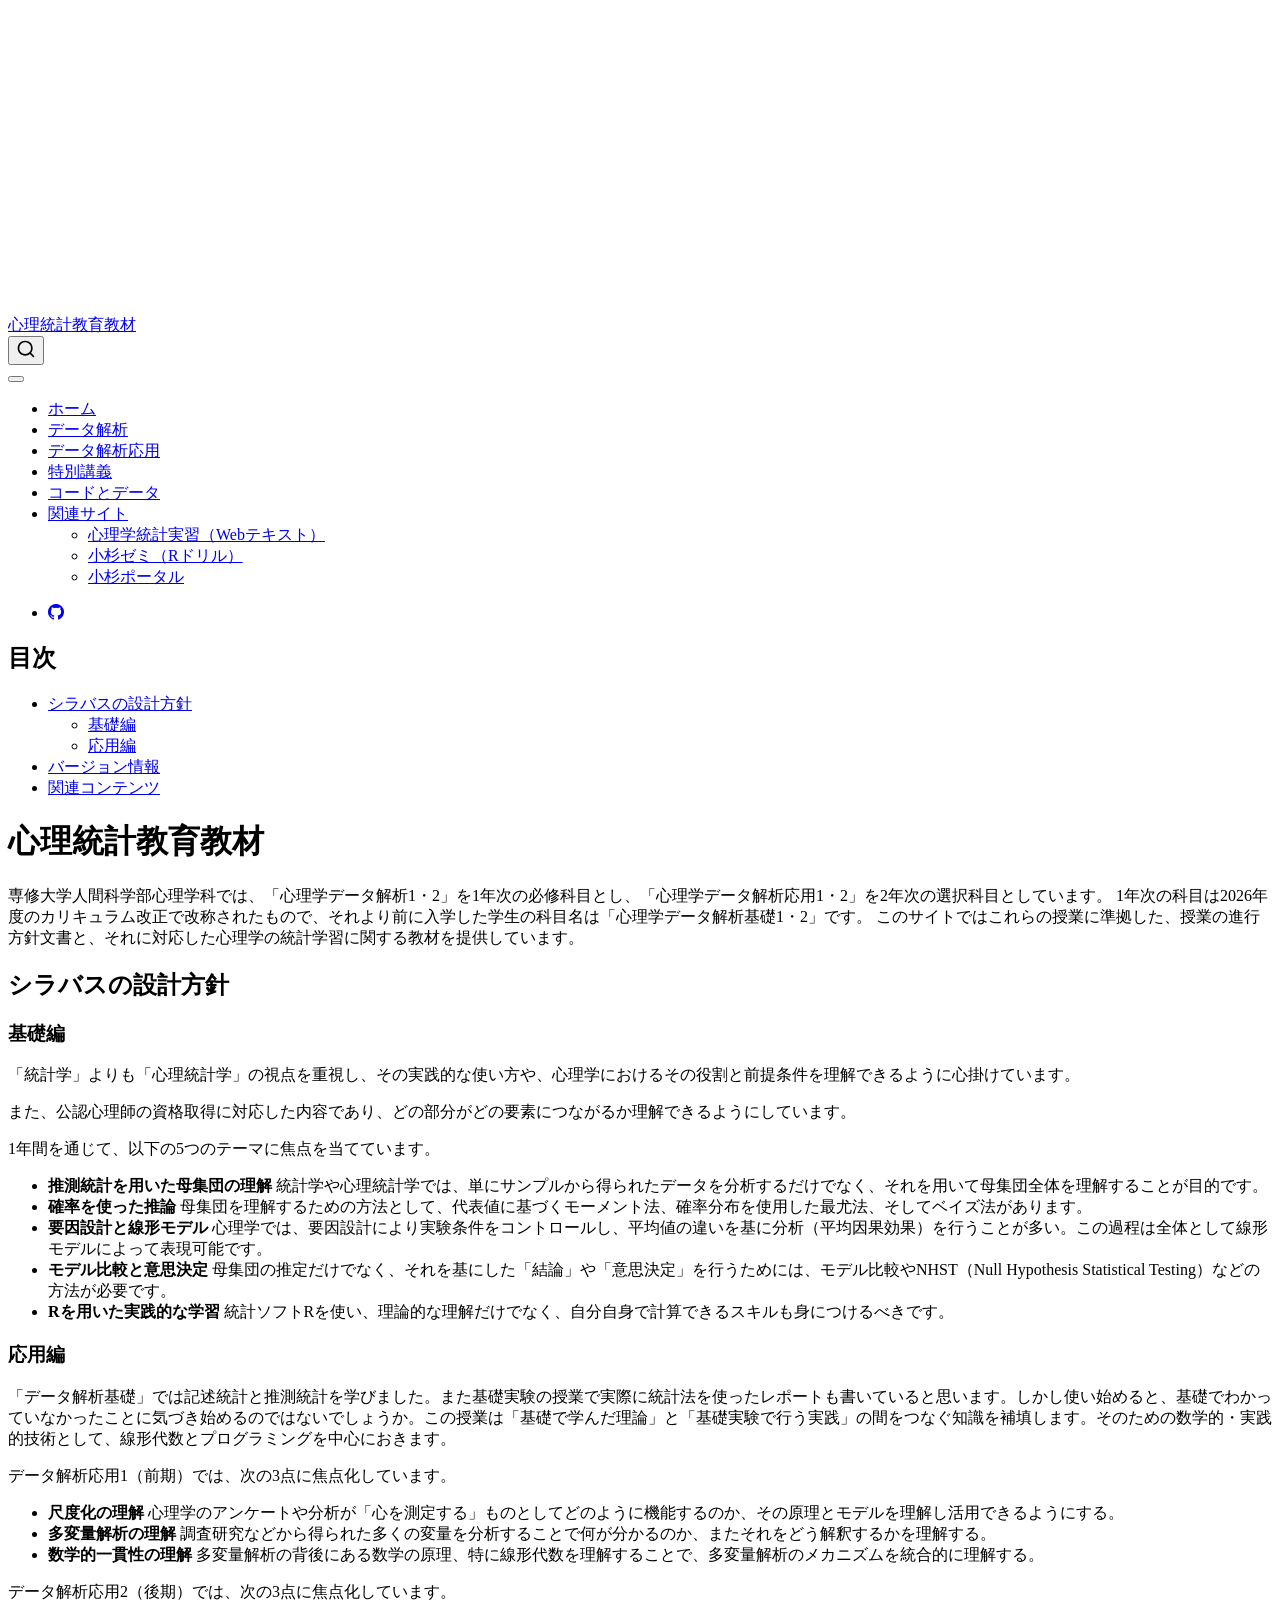
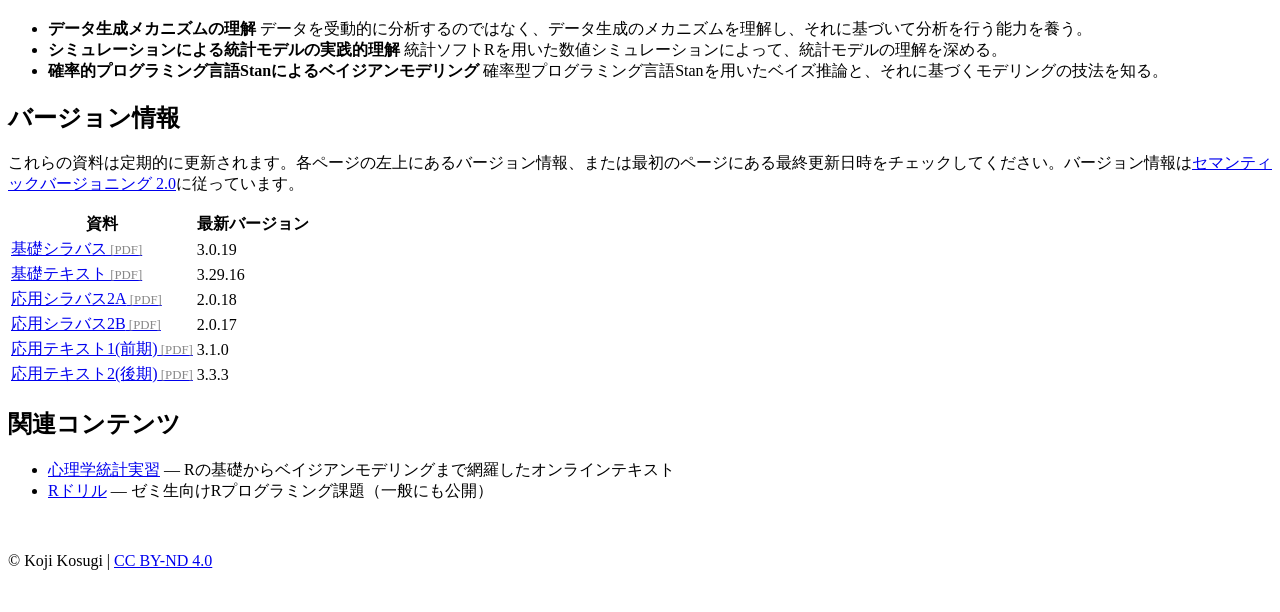
==== docs/index.html @ c7f3fc4f "応用テキスト3.3.3・第6回コードのリカバリを rep(1:Lv, times = N) に(テキストと一致) Co-Authored-By: Claude Opus 5.5 <noreply@an" ====
<!DOCTYPE html>
<html xmlns="http://www.w3.org/1999/xhtml" lang="ja" xml:lang="ja"><head>

<meta charset="utf-8">
<meta name="generator" content="quarto-1.10.19">

<meta name="viewport" content="width=device-width, initial-scale=1.0, user-scalable=yes">


<title>心理統計教育教材</title>
<style>
/* Default styles provided by pandoc.
** See https://pandoc.org/MANUAL.html#variables-for-html for config info.
*/
span.smallcaps{font-variant: small-caps;}
div.columns{display: flex; gap: 1.5em;}
div.column{flex: auto;}
@media screen {
div.columns{gap: min(4vw, 1.5em);}
div.column{overflow-x: auto;}
}
div.hanging-indent{margin-left: 1.5em; text-indent: -1.5em;}
ul.task-list{list-style: none;}
ul.task-list li input[type="checkbox"] {
  width: 0.8em;
  margin: 0 0.8em 0.2em -1em; /* quarto-specific, see https://github.com/quarto-dev/quarto-cli/issues/4556 */ 
  vertical-align: middle;
}
</style>


<script src="site_libs/quarto-nav/quarto-nav.js"></script>
<script src="site_libs/quarto-nav/headroom.min.js"></script>
<script src="site_libs/clipboard/clipboard.min.js"></script>
<script src="site_libs/quarto-search/autocomplete.umd.js"></script>
<script src="site_libs/quarto-search/fuse.min.js"></script>
<script src="site_libs/quarto-search/quarto-search.js"></script>
<meta name="quarto:offset" content="./">
<script src="site_libs/quarto-html/quarto.js" type="module"></script>
<script src="site_libs/quarto-html/tabsets/tabsets.js" type="module"></script>
<script src="site_libs/quarto-html/popper.min.js"></script>
<script src="site_libs/quarto-html/tippy.umd.min.js"></script>
<script src="site_libs/quarto-html/anchor.min.js"></script>
<link href="site_libs/quarto-html/tippy.css" rel="stylesheet">
<link href="site_libs/quarto-html/quarto-syntax-highlighting-bf27225e3a48a9273f3daa8f8e829971.css" rel="stylesheet" id="quarto-text-highlighting-styles">
<script src="site_libs/bootstrap/bootstrap.min.js"></script>
<link href="site_libs/bootstrap/bootstrap-icons.css" rel="stylesheet">
<link href="site_libs/bootstrap/bootstrap-445b8638c3d06994fee0907d791121c4.min.css" rel="stylesheet" append-hash="true" id="quarto-bootstrap" data-mode="light">
<script id="quarto-search-options" type="application/json">{
  "location": "navbar",
  "copy-button": false,
  "collapse-after": 3,
  "panel-placement": "end",
  "type": "overlay",
  "limit": 50,
  "keyboard-shortcut": [
    "f",
    "/",
    "s"
  ],
  "show-item-context": false,
  "language": {
    "search-no-results-text": "一致なし",
    "search-matching-documents-text": "一致した文書",
    "search-copy-link-title": "検索へのリンクをコピー",
    "search-hide-matches-text": "追加の検索結果を非表示",
    "search-more-match-text": "追加の検索結果",
    "search-more-matches-text": "追加の検索結果",
    "search-clear-button-title": "消去",
    "search-text-placeholder": "",
    "search-detached-cancel-button-title": "取消",
    "search-submit-button-title": "検索",
    "search-label": "サーチ"
  }
}</script>


<link rel="stylesheet" href="styles.css">
</head>

<body class="nav-fixed quarto-light">

<div id="quarto-search-results"></div>
  <header id="quarto-header" class="headroom fixed-top">
    <nav class="navbar navbar-expand-lg " data-bs-theme="dark">
      <div class="navbar-container container-fluid">
      <div class="navbar-brand-container mx-auto">
    <a class="navbar-brand" href="./index.html">
    <span class="navbar-title">心理統計教育教材</span>
    </a>
  </div>
            <div id="quarto-search" class="" title="サーチ"></div>
          <button class="navbar-toggler" type="button" data-bs-toggle="collapse" data-bs-target="#navbarCollapse" aria-controls="navbarCollapse" role="menu" aria-expanded="false" aria-label="ナビゲーションを切り替える" onclick="if (window.quartoToggleHeadroom) { window.quartoToggleHeadroom(); }">
  <span class="navbar-toggler-icon"></span>
</button>
          <div class="collapse navbar-collapse" id="navbarCollapse">
            <ul class="navbar-nav navbar-nav-scroll me-auto">
  <li class="nav-item">
    <a class="nav-link active" href="./index.html" aria-current="page"> 
<span class="menu-text">ホーム</span></a>
  </li>  
  <li class="nav-item">
    <a class="nav-link" href="./basic.html"> 
<span class="menu-text">データ解析</span></a>
  </li>  
  <li class="nav-item">
    <a class="nav-link" href="./applied.html"> 
<span class="menu-text">データ解析応用</span></a>
  </li>  
  <li class="nav-item">
    <a class="nav-link" href="./lectures.html"> 
<span class="menu-text">特別講義</span></a>
  </li>  
  <li class="nav-item">
    <a class="nav-link" href="./codes.html"> 
<span class="menu-text">コードとデータ</span></a>
  </li>  
  <li class="nav-item dropdown ">
    <a class="nav-link dropdown-toggle" href="#" id="nav-menu-" role="link" data-bs-toggle="dropdown" aria-expanded="false">
 <span class="menu-text">関連サイト</span>
    </a>
    <ul class="dropdown-menu" aria-labelledby="nav-menu-">    
        <li>
    <a class="dropdown-item" href="https://kosugitti.github.io/PsyStatsPracticals/">
 <span class="dropdown-text">心理学統計実習（Webテキスト）</span></a>
  </li>  
        <li>
    <a class="dropdown-item" href="https://kosugitti.github.io/kosugi-labo/r-tutorial/index.html">
 <span class="dropdown-text">小杉ゼミ（Rドリル）</span></a>
  </li>  
        <li>
    <a class="dropdown-item" href="https://kosugitti.github.io/">
 <span class="dropdown-text">小杉ポータル</span></a>
  </li>  
    </ul>
  </li>
</ul>
            <ul class="navbar-nav navbar-nav-scroll ms-auto">
  <li class="nav-item compact">
    <a class="nav-link" href="https://github.com/kosugitti/kosugi-stats"> <i class="bi bi-github" role="img">
</i> 
<span class="menu-text"></span></a>
  </li>  
</ul>
          </div> <!-- /navcollapse -->
            <div class="quarto-navbar-tools">
</div>
      </div> <!-- /container-fluid -->
    </nav>
</header>
<!-- content -->
<div id="quarto-content" class="quarto-container page-columns page-rows-contents page-layout-article page-navbar">
<!-- sidebar -->
<!-- margin-sidebar -->
    <div id="quarto-margin-sidebar" class="sidebar margin-sidebar">
        <nav id="TOC" role="doc-toc" class="toc-active">
    <h2 id="toc-title">目次</h2>
   
  <ul>
  <li><a href="#シラバスの設計方針" id="toc-シラバスの設計方針" class="nav-link active" data-scroll-target="#シラバスの設計方針">シラバスの設計方針</a>
  <ul class="collapse">
  <li><a href="#基礎編" id="toc-基礎編" class="nav-link" data-scroll-target="#基礎編">基礎編</a></li>
  <li><a href="#応用編" id="toc-応用編" class="nav-link" data-scroll-target="#応用編">応用編</a></li>
  </ul></li>
  <li><a href="#バージョン情報" id="toc-バージョン情報" class="nav-link" data-scroll-target="#バージョン情報">バージョン情報</a></li>
  <li><a href="#関連コンテンツ" id="toc-関連コンテンツ" class="nav-link" data-scroll-target="#関連コンテンツ">関連コンテンツ</a></li>
  </ul>
</nav>
    </div>
<!-- main -->
<main class="content" id="quarto-document-content">

<header id="title-block-header" class="quarto-title-block default">
<div class="quarto-title">
<h1 class="title">心理統計教育教材</h1>
</div>



<div class="quarto-title-meta">

    
  
    
  </div>
  


</header>


<p>専修大学人間科学部心理学科では、「心理学データ解析1・2」を1年次の必修科目とし、「心理学データ解析応用1・2」を2年次の選択科目としています。 1年次の科目は2026年度のカリキュラム改正で改称されたもので、それより前に入学した学生の科目名は「心理学データ解析基礎1・2」です。 このサイトではこれらの授業に準拠した、授業の進行方針文書と、それに対応した心理学の統計学習に関する教材を提供しています。</p>
<section id="シラバスの設計方針" class="level2">
<h2 class="anchored" data-anchor-id="シラバスの設計方針">シラバスの設計方針</h2>
<section id="基礎編" class="level3">
<h3 class="anchored" data-anchor-id="基礎編">基礎編</h3>
<p>「統計学」よりも「心理統計学」の視点を重視し、その実践的な使い方や、心理学におけるその役割と前提条件を理解できるように心掛けています。</p>
<p>また、公認心理師の資格取得に対応した内容であり、どの部分がどの要素につながるか理解できるようにしています。</p>
<p>1年間を通じて、以下の5つのテーマに焦点を当てています。</p>
<ul>
<li><strong>推測統計を用いた母集団の理解</strong> 統計学や心理統計学では、単にサンプルから得られたデータを分析するだけでなく、それを用いて母集団全体を理解することが目的です。</li>
<li><strong>確率を使った推論</strong> 母集団を理解するための方法として、代表値に基づくモーメント法、確率分布を使用した最尤法、そしてベイズ法があります。</li>
<li><strong>要因設計と線形モデル</strong> 心理学では、要因設計により実験条件をコントロールし、平均値の違いを基に分析（平均因果効果）を行うことが多い。この過程は全体として線形モデルによって表現可能です。</li>
<li><strong>モデル比較と意思決定</strong> 母集団の推定だけでなく、それを基にした「結論」や「意思決定」を行うためには、モデル比較やNHST（Null Hypothesis Statistical Testing）などの方法が必要です。</li>
<li><strong>Rを用いた実践的な学習</strong> 統計ソフトRを使い、理論的な理解だけでなく、自分自身で計算できるスキルも身につけるべきです。</li>
</ul>
</section>
<section id="応用編" class="level3">
<h3 class="anchored" data-anchor-id="応用編">応用編</h3>
<p>「データ解析基礎」では記述統計と推測統計を学びました。また基礎実験の授業で実際に統計法を使ったレポートも書いていると思います。しかし使い始めると、基礎でわかっていなかったことに気づき始めるのではないでしょうか。この授業は「基礎で学んだ理論」と「基礎実験で行う実践」の間をつなぐ知識を補填します。そのための数学的・実践的技術として、線形代数とプログラミングを中心におきます。</p>
<p>データ解析応用1（前期）では、次の3点に焦点化しています。</p>
<ul>
<li><strong>尺度化の理解</strong> 心理学のアンケートや分析が「心を測定する」ものとしてどのように機能するのか、その原理とモデルを理解し活用できるようにする。</li>
<li><strong>多変量解析の理解</strong> 調査研究などから得られた多くの変量を分析することで何が分かるのか、またそれをどう解釈するかを理解する。</li>
<li><strong>数学的一貫性の理解</strong> 多変量解析の背後にある数学の原理、特に線形代数を理解することで、多変量解析のメカニズムを統合的に理解する。</li>
</ul>
<p>データ解析応用2（後期）では、次の3点に焦点化しています。</p>
<ul>
<li><strong>データ生成メカニズムの理解</strong> データを受動的に分析するのではなく、データ生成のメカニズムを理解し、それに基づいて分析を行う能力を養う。</li>
<li><strong>シミュレーションによる統計モデルの実践的理解</strong> 統計ソフトRを用いた数値シミュレーションによって、統計モデルの理解を深める。</li>
<li><strong>確率的プログラミング言語Stanによるベイジアンモデリング</strong> 確率型プログラミング言語Stanを用いたベイズ推論と、それに基づくモデリングの技法を知る。</li>
</ul>
</section>
</section>
<section id="バージョン情報" class="level2">
<h2 class="anchored" data-anchor-id="バージョン情報">バージョン情報</h2>
<p>これらの資料は定期的に更新されます。各ページの左上にあるバージョン情報、または最初のページにある最終更新日時をチェックしてください。バージョン情報は<a href="https://semver.org/lang/ja/">セマンティックバージョニング 2.0</a>に従っています。</p>
<table class="caption-top table">
<thead>
<tr class="header">
<th>資料</th>
<th>最新バージョン</th>
</tr>
</thead>
<tbody>
<tr class="odd">
<td><a href="pdfs/syllabus_basic.pdf">基礎シラバス</a></td>
<td>3.0.19</td>
</tr>
<tr class="even">
<td><a href="pdfs/BasicBook3.pdf">基礎テキスト</a></td>
<td>3.29.16</td>
</tr>
<tr class="odd">
<td><a href="pdfs/syllabus2a.pdf">応用シラバス2A</a></td>
<td>2.0.18</td>
</tr>
<tr class="even">
<td><a href="pdfs/syllabus2b.pdf">応用シラバス2B</a></td>
<td>2.0.17</td>
</tr>
<tr class="odd">
<td><a href="pdfs/Dkiso2_book1.pdf">応用テキスト1(前期)</a></td>
<td>3.1.0</td>
</tr>
<tr class="even">
<td><a href="pdfs/Dkiso2_book2.pdf">応用テキスト2(後期)</a></td>
<td>3.3.3</td>
</tr>
</tbody>
</table>
</section>
<section id="関連コンテンツ" class="level2">
<h2 class="anchored" data-anchor-id="関連コンテンツ">関連コンテンツ</h2>
<ul>
<li><a href="https://kosugitti.github.io/PsyStatsPracticals/">心理学統計実習</a> — Rの基礎からベイジアンモデリングまで網羅したオンラインテキスト</li>
<li><a href="https://kosugitti.github.io/kosugi-labo/r-tutorial/index.html">Rドリル</a> — ゼミ生向けRプログラミング課題（一般にも公開）</li>
</ul>


</section>

</main> <!-- /main -->
<script id="quarto-html-after-body" type="application/javascript">
  window.document.addEventListener("DOMContentLoaded", function (event) {
    const icon = "";
    const anchorJS = new window.AnchorJS();
    anchorJS.options = {
      placement: 'right',
      icon: icon
    };
    anchorJS.add('.anchored');
    const isCodeAnnotation = (el) => {
      for (const clz of el.classList) {
        if (clz.startsWith('code-annotation-')) {                     
          return true;
        }
      }
      return false;
    }
    const onCopySuccess = function(e) {
      // button target
      const button = e.trigger;
      // don't keep focus
      button.blur();
      // flash "checked"
      button.classList.add('code-copy-button-checked');
      var currentTitle = button.getAttribute("title");
      button.setAttribute("title", "コピーしました");
      let tooltip;
      if (window.bootstrap) {
        button.setAttribute("data-bs-toggle", "tooltip");
        button.setAttribute("data-bs-placement", "left");
        button.setAttribute("data-bs-title", "コピーしました");
        tooltip = new bootstrap.Tooltip(button, 
          { trigger: "manual", 
            customClass: "code-copy-button-tooltip",
            offset: [0, -8]});
        tooltip.show();    
      }
      setTimeout(function() {
        if (tooltip) {
          tooltip.hide();
          button.removeAttribute("data-bs-title");
          button.removeAttribute("data-bs-toggle");
          button.removeAttribute("data-bs-placement");
        }
        button.setAttribute("title", currentTitle);
        button.classList.remove('code-copy-button-checked');
      }, 1000);
      // clear code selection
      e.clearSelection();
    }
    const getTextToCopy = function(trigger) {
      const outerScaffold = trigger.parentElement.cloneNode(true);
      const codeEl = outerScaffold.querySelector('code');
      for (const childEl of codeEl.children) {
        if (isCodeAnnotation(childEl)) {
          childEl.remove();
        }
      }
      return codeEl.innerText;
    }
    const clipboard = new window.ClipboardJS('.code-copy-button:not([data-in-quarto-modal])', {
      text: getTextToCopy
    });
    clipboard.on('success', onCopySuccess);
    if (window.document.getElementById('quarto-embedded-source-code-modal')) {
      const clipboardModal = new window.ClipboardJS('.code-copy-button[data-in-quarto-modal]', {
        text: getTextToCopy,
        container: window.document.getElementById('quarto-embedded-source-code-modal')
      });
      clipboardModal.on('success', onCopySuccess);
    }
      var localhostRegex = new RegExp(/^(?:http|https):\/\/localhost\:?[0-9]*\//);
      var mailtoRegex = new RegExp(/^mailto:/);
        var filterRegex = new RegExp("https:\/\/stats\.kosugitti\.net\/");
      var isInternal = (href) => {
          return filterRegex.test(href) || localhostRegex.test(href) || mailtoRegex.test(href);
      }
      // Inspect non-navigation links and adorn them if external
     var links = window.document.querySelectorAll('a[href]:not(.nav-link):not(.navbar-brand):not(.toc-action):not(.sidebar-link):not(.sidebar-item-toggle):not(.pagination-link):not(.no-external):not([aria-hidden]):not(.dropdown-item):not(.quarto-navigation-tool):not(.about-link)');
      for (var i=0; i<links.length; i++) {
        const link = links[i];
        if (!isInternal(link.href)) {
          // undo the damage that might have been done by quarto-nav.js in the case of
          // links that we want to consider external
          if (link.dataset.originalHref !== undefined) {
            link.href = link.dataset.originalHref;
          }
        }
      }
    function tippyHover(el, contentFn, onTriggerFn, onUntriggerFn) {
      const config = {
        allowHTML: true,
        maxWidth: 500,
        delay: 100,
        arrow: false,
        appendTo: function(el) {
            return el.parentElement;
        },
        interactive: true,
        interactiveBorder: 10,
        theme: 'quarto',
        placement: 'bottom-start',
      };
      if (contentFn) {
        config.content = contentFn;
      }
      if (onTriggerFn) {
        config.onTrigger = onTriggerFn;
      }
      if (onUntriggerFn) {
        config.onUntrigger = onUntriggerFn;
      }
      window.tippy(el, config); 
    }
    const noterefs = window.document.querySelectorAll('a[role="doc-noteref"]');
    for (var i=0; i<noterefs.length; i++) {
      const ref = noterefs[i];
      tippyHover(ref, function() {
        // use id or data attribute instead here
        let href = ref.getAttribute('data-footnote-href') || ref.getAttribute('href');
        try { href = new URL(href).hash; } catch {}
        const id = href.replace(/^#\/?/, "");
        const note = window.document.getElementById(id);
        if (note) {
          return note.innerHTML;
        } else {
          return "";
        }
      });
    }
    const xrefs = window.document.querySelectorAll('a.quarto-xref');
    const processXRef = (id, note) => {
      // Strip column container classes
      const stripColumnClz = (el) => {
        el.classList.remove("page-full", "page-columns");
        if (el.children) {
          for (const child of el.children) {
            stripColumnClz(child);
          }
        }
      }
      stripColumnClz(note)
      if (id === null || id.startsWith('sec-')) {
        // Special case sections, only their first couple elements
        const container = document.createElement("div");
        if (note.children && note.children.length > 2) {
          container.appendChild(note.children[0].cloneNode(true));
          for (let i = 1; i < note.children.length; i++) {
            const child = note.children[i];
            if (child.tagName === "P" && child.innerText === "") {
              continue;
            } else {
              container.appendChild(child.cloneNode(true));
              break;
            }
          }
          if (window.Quarto?.typesetMath) {
            window.Quarto.typesetMath(container);
          }
          return container.innerHTML
        } else {
          if (window.Quarto?.typesetMath) {
            window.Quarto.typesetMath(note);
          }
          return note.innerHTML;
        }
      } else {
        // Remove any anchor links if they are present
        const anchorLink = note.querySelector('a.anchorjs-link');
        if (anchorLink) {
          anchorLink.remove();
        }
        if (window.Quarto?.typesetMath) {
          window.Quarto.typesetMath(note);
        }
        if (note.classList.contains("callout")) {
          return note.outerHTML;
        } else {
          return note.innerHTML;
        }
      }
    }
    for (var i=0; i<xrefs.length; i++) {
      const xref = xrefs[i];
      tippyHover(xref, undefined, function(instance) {
        instance.disable();
        let url = xref.getAttribute('href');
        let hash = undefined; 
        if (url.startsWith('#')) {
          hash = url;
        } else {
          try { hash = new URL(url).hash; } catch {}
        }
        if (hash) {
          const id = hash.replace(/^#\/?/, "");
          const note = window.document.getElementById(id);
          if (note !== null) {
            try {
              const html = processXRef(id, note.cloneNode(true));
              instance.setContent(html);
            } finally {
              instance.enable();
              instance.show();
            }
          } else {
            // See if we can fetch this
            fetch(url.split('#')[0])
            .then(res => res.text())
            .then(html => {
              const parser = new DOMParser();
              const htmlDoc = parser.parseFromString(html, "text/html");
              const note = htmlDoc.getElementById(id);
              if (note !== null) {
                const html = processXRef(id, note);
                instance.setContent(html);
              } 
            }).finally(() => {
              instance.enable();
              instance.show();
            });
          }
        } else {
          // See if we can fetch a full url (with no hash to target)
          // This is a special case and we should probably do some content thinning / targeting
          fetch(url)
          .then(res => res.text())
          .then(html => {
            const parser = new DOMParser();
            const htmlDoc = parser.parseFromString(html, "text/html");
            const note = htmlDoc.querySelector('main.content');
            if (note !== null) {
              // This should only happen for chapter cross references
              // (since there is no id in the URL)
              // remove the first header
              if (note.children.length > 0 && note.children[0].tagName === "HEADER") {
                note.children[0].remove();
              }
              const html = processXRef(null, note);
              instance.setContent(html);
            } 
          }).finally(() => {
            instance.enable();
            instance.show();
          });
        }
      }, function(instance) {
      });
    }
        let selectedAnnoteEl;
        const selectorForAnnotation = ( cell, annotation) => {
          let cellAttr = 'data-code-cell="' + cell + '"';
          let lineAttr = 'data-code-annotation="' +  annotation + '"';
          const selector = 'span[' + cellAttr + '][' + lineAttr + ']';
          return selector;
        }
        const selectCodeLines = (annoteEl) => {
          const doc = window.document;
          const targetCell = annoteEl.getAttribute("data-target-cell");
          const targetAnnotation = annoteEl.getAttribute("data-target-annotation");
          const annoteSpan = window.document.querySelector(selectorForAnnotation(targetCell, targetAnnotation));
          const lines = annoteSpan.getAttribute("data-code-lines").split(",");
          const lineIds = lines.map((line) => {
            return targetCell + "-" + line;
          })
          let top = null;
          let height = null;
          let parent = null;
          if (lineIds.length > 0) {
              //compute the position of the single el (top and bottom and make a div)
              const el = window.document.getElementById(lineIds[0]);
              top = el.offsetTop;
              height = el.offsetHeight;
              parent = el.parentElement.parentElement;
            if (lineIds.length > 1) {
              const lastEl = window.document.getElementById(lineIds[lineIds.length - 1]);
              const bottom = lastEl.offsetTop + lastEl.offsetHeight;
              height = bottom - top;
            }
            if (top !== null && height !== null && parent !== null) {
              // cook up a div (if necessary) and position it 
              let div = window.document.getElementById("code-annotation-line-highlight");
              if (div === null) {
                div = window.document.createElement("div");
                div.setAttribute("id", "code-annotation-line-highlight");
                div.style.position = 'absolute';
                parent.appendChild(div);
              }
              div.style.top = top - 2 + "px";
              div.style.height = height + 4 + "px";
              div.style.left = 0;
              let gutterDiv = window.document.getElementById("code-annotation-line-highlight-gutter");
              if (gutterDiv === null) {
                gutterDiv = window.document.createElement("div");
                gutterDiv.setAttribute("id", "code-annotation-line-highlight-gutter");
                gutterDiv.style.position = 'absolute';
                const codeCell = window.document.getElementById(targetCell);
                const gutter = codeCell.querySelector('.code-annotation-gutter');
                gutter.appendChild(gutterDiv);
              }
              gutterDiv.style.top = top - 2 + "px";
              gutterDiv.style.height = height + 4 + "px";
            }
            selectedAnnoteEl = annoteEl;
          }
        };
        const unselectCodeLines = () => {
          const elementsIds = ["code-annotation-line-highlight", "code-annotation-line-highlight-gutter"];
          elementsIds.forEach((elId) => {
            const div = window.document.getElementById(elId);
            if (div) {
              div.remove();
            }
          });
          selectedAnnoteEl = undefined;
        };
          // Handle positioning of the toggle
      window.addEventListener(
        "resize",
        throttle(() => {
          elRect = undefined;
          if (selectedAnnoteEl) {
            selectCodeLines(selectedAnnoteEl);
          }
        }, 10)
      );
      function throttle(fn, ms) {
      let throttle = false;
      let timer;
        return (...args) => {
          if(!throttle) { // first call gets through
              fn.apply(this, args);
              throttle = true;
          } else { // all the others get throttled
              if(timer) clearTimeout(timer); // cancel #2
              timer = setTimeout(() => {
                fn.apply(this, args);
                timer = throttle = false;
              }, ms);
          }
        };
      }
        // Attach click handler to the DT
        const annoteDls = window.document.querySelectorAll('dt[data-target-cell]');
        for (const annoteDlNode of annoteDls) {
          annoteDlNode.addEventListener('click', (event) => {
            const clickedEl = event.target;
            if (clickedEl !== selectedAnnoteEl) {
              unselectCodeLines();
              const activeEl = window.document.querySelector('dt[data-target-cell].code-annotation-active');
              if (activeEl) {
                activeEl.classList.remove('code-annotation-active');
              }
              selectCodeLines(clickedEl);
              clickedEl.classList.add('code-annotation-active');
            } else {
              // Unselect the line
              unselectCodeLines();
              clickedEl.classList.remove('code-annotation-active');
            }
          });
        }
    const findCites = (el) => {
      const parentEl = el.parentElement;
      if (parentEl) {
        const cites = parentEl.dataset.cites;
        if (cites) {
          return {
            el,
            cites: cites.split(' ')
          };
        } else {
          return findCites(el.parentElement)
        }
      } else {
        return undefined;
      }
    };
    var bibliorefs = window.document.querySelectorAll('a[role="doc-biblioref"]');
    for (var i=0; i<bibliorefs.length; i++) {
      const ref = bibliorefs[i];
      const citeInfo = findCites(ref);
      if (citeInfo) {
        tippyHover(citeInfo.el, function() {
          var popup = window.document.createElement('div');
          citeInfo.cites.forEach(function(cite) {
            var citeDiv = window.document.createElement('div');
            citeDiv.classList.add('hanging-indent');
            citeDiv.classList.add('csl-entry');
            var biblioDiv = window.document.getElementById('ref-' + cite);
            if (biblioDiv) {
              citeDiv.innerHTML = biblioDiv.innerHTML;
            }
            popup.appendChild(citeDiv);
          });
          return popup.innerHTML;
        });
      }
    }
  });
  </script>
</div> <!-- /content -->
<footer class="footer">
  <div class="nav-footer">
    <div class="nav-footer-left">
      &nbsp;
    </div>   
    <div class="nav-footer-center">
<p>© Koji Kosugi | <a rel="license" href="http://creativecommons.org/licenses/by-nd/4.0/">CC BY-ND 4.0</a></p>
</div>
    <div class="nav-footer-right">
      &nbsp;
    </div>
  </div>
</footer>




</body></html>
---- docs/site_libs/quarto-html/tippy.css ----
.tippy-box[data-animation=fade][data-state=hidden]{opacity:0}[data-tippy-root]{max-width:calc(100vw - 10px)}.tippy-box{position:relative;background-color:#333;color:#fff;border-radius:4px;font-size:14px;line-height:1.4;white-space:normal;outline:0;transition-property:transform,visibility,opacity}.tippy-box[data-placement^=top]>.tippy-arrow{bottom:0}.tippy-box[data-placement^=top]>.tippy-arrow:before{bottom:-7px;left:0;border-width:8px 8px 0;border-top-color:initial;transform-origin:center top}.tippy-box[data-placement^=bottom]>.tippy-arrow{top:0}.tippy-box[data-placement^=bottom]>.tippy-arrow:before{top:-7px;left:0;border-width:0 8px 8px;border-bottom-color:initial;transform-origin:center bottom}.tippy-box[data-placement^=left]>.tippy-arrow{right:0}.tippy-box[data-placement^=left]>.tippy-arrow:before{border-width:8px 0 8px 8px;border-left-color:initial;right:-7px;transform-origin:center left}.tippy-box[data-placement^=right]>.tippy-arrow{left:0}.tippy-box[data-placement^=right]>.tippy-arrow:before{left:-7px;border-width:8px 8px 8px 0;border-right-color:initial;transform-origin:center right}.tippy-box[data-inertia][data-state=visible]{transition-timing-function:cubic-bezier(.54,1.5,.38,1.11)}.tippy-arrow{width:16px;height:16px;color:#333}.tippy-arrow:before{content:"";position:absolute;border-color:transparent;border-style:solid}.tippy-content{position:relative;padding:5px 9px;z-index:1}
---- docs/site_libs/quarto-html/quarto-syntax-highlighting-bf27225e3a48a9273f3daa8f8e829971.css ----
/* quarto syntax highlight colors */
:root {
  --quarto-hl-ot-color: #003B4F;
  --quarto-hl-at-color: #657422;
  --quarto-hl-ss-color: #20794D;
  --quarto-hl-an-color: #5E5E5E;
  --quarto-hl-fu-color: #4758AB;
  --quarto-hl-st-color: #20794D;
  --quarto-hl-cf-color: #003B4F;
  --quarto-hl-op-color: #5E5E5E;
  --quarto-hl-er-color: #AD0000;
  --quarto-hl-bn-color: #AD0000;
  --quarto-hl-al-color: #AD0000;
  --quarto-hl-va-color: #111111;
  --quarto-hl-bu-color: inherit;
  --quarto-hl-ex-color: inherit;
  --quarto-hl-pp-color: #AD0000;
  --quarto-hl-in-color: #5E5E5E;
  --quarto-hl-vs-color: #20794D;
  --quarto-hl-wa-color: #5E5E5E;
  --quarto-hl-do-color: #5E5E5E;
  --quarto-hl-im-color: #00769E;
  --quarto-hl-ch-color: #20794D;
  --quarto-hl-dt-color: #AD0000;
  --quarto-hl-fl-color: #AD0000;
  --quarto-hl-co-color: #5E5E5E;
  --quarto-hl-cv-color: #5E5E5E;
  --quarto-hl-cn-color: #8f5902;
  --quarto-hl-sc-color: #5E5E5E;
  --quarto-hl-dv-color: #AD0000;
  --quarto-hl-kw-color: #003B4F;
}

/* other quarto variables */
:root {
  --quarto-font-monospace: SFMono-Regular, Menlo, Monaco, Consolas, "Liberation Mono", "Courier New", monospace;
}

/* syntax highlight based on Pandoc's rules */
pre > code.sourceCode > span {
  color: #003B4F;
}

code.sourceCode > span {
  color: #003B4F;
}

div.sourceCode,
div.sourceCode pre.sourceCode {
  color: #003B4F;
}

/* Normal */
code span {
  color: #003B4F;
}

/* Alert */
code span.al {
  color: #AD0000;
  font-style: inherit;
}

/* Annotation */
code span.an {
  color: #5E5E5E;
  font-style: inherit;
}

/* Attribute */
code span.at {
  color: #657422;
  font-style: inherit;
}

/* BaseN */
code span.bn {
  color: #AD0000;
  font-style: inherit;
}

/* BuiltIn */
code span.bu {
  font-style: inherit;
}

/* ControlFlow */
code span.cf {
  color: #003B4F;
  font-weight: bold;
  font-style: inherit;
}

/* Char */
code span.ch {
  color: #20794D;
  font-style: inherit;
}

/* Constant */
code span.cn {
  color: #8f5902;
  font-style: inherit;
}

/* Comment */
code span.co {
  color: #5E5E5E;
  font-style: inherit;
}

/* CommentVar */
code span.cv {
  color: #5E5E5E;
  font-style: italic;
}

/* Documentation */
code span.do {
  color: #5E5E5E;
  font-style: italic;
}

/* DataType */
code span.dt {
  color: #AD0000;
  font-style: inherit;
}

/* DecVal */
code span.dv {
  color: #AD0000;
  font-style: inherit;
}

/* Error */
code span.er {
  color: #AD0000;
  font-style: inherit;
}

/* Extension */
code span.ex {
  font-style: inherit;
}

/* Float */
code span.fl {
  color: #AD0000;
  font-style: inherit;
}

/* Function */
code span.fu {
  color: #4758AB;
  font-style: inherit;
}

/* Import */
code span.im {
  color: #00769E;
  font-style: inherit;
}

/* Information */
code span.in {
  color: #5E5E5E;
  font-style: inherit;
}

/* Keyword */
code span.kw {
  color: #003B4F;
  font-weight: bold;
  font-style: inherit;
}

/* Operator */
code span.op {
  color: #5E5E5E;
  font-style: inherit;
}

/* Other */
code span.ot {
  color: #003B4F;
  font-style: inherit;
}

/* Preprocessor */
code span.pp {
  color: #AD0000;
  font-style: inherit;
}

/* SpecialChar */
code span.sc {
  color: #5E5E5E;
  font-style: inherit;
}

/* SpecialString */
code span.ss {
  color: #20794D;
  font-style: inherit;
}

/* String */
code span.st {
  color: #20794D;
  font-style: inherit;
}

/* Variable */
code span.va {
  color: #111111;
  font-style: inherit;
}

/* VerbatimString */
code span.vs {
  color: #20794D;
  font-style: inherit;
}

/* Warning */
code span.wa {
  color: #5E5E5E;
  font-style: italic;
}

.prevent-inlining {
  content: "</";
}

/*# sourceMappingURL=8be38f48d34c45af72792cbd699585e7.css.map */
---- docs/styles.css ----
/* PDF link indicator */
a[href$=".pdf"]::after {
  content: " [PDF]";
  font-size: 0.8em;
  color: #888;
}

/* Version info */
.version-info {
  font-size: 0.9em;
  color: #666;
}
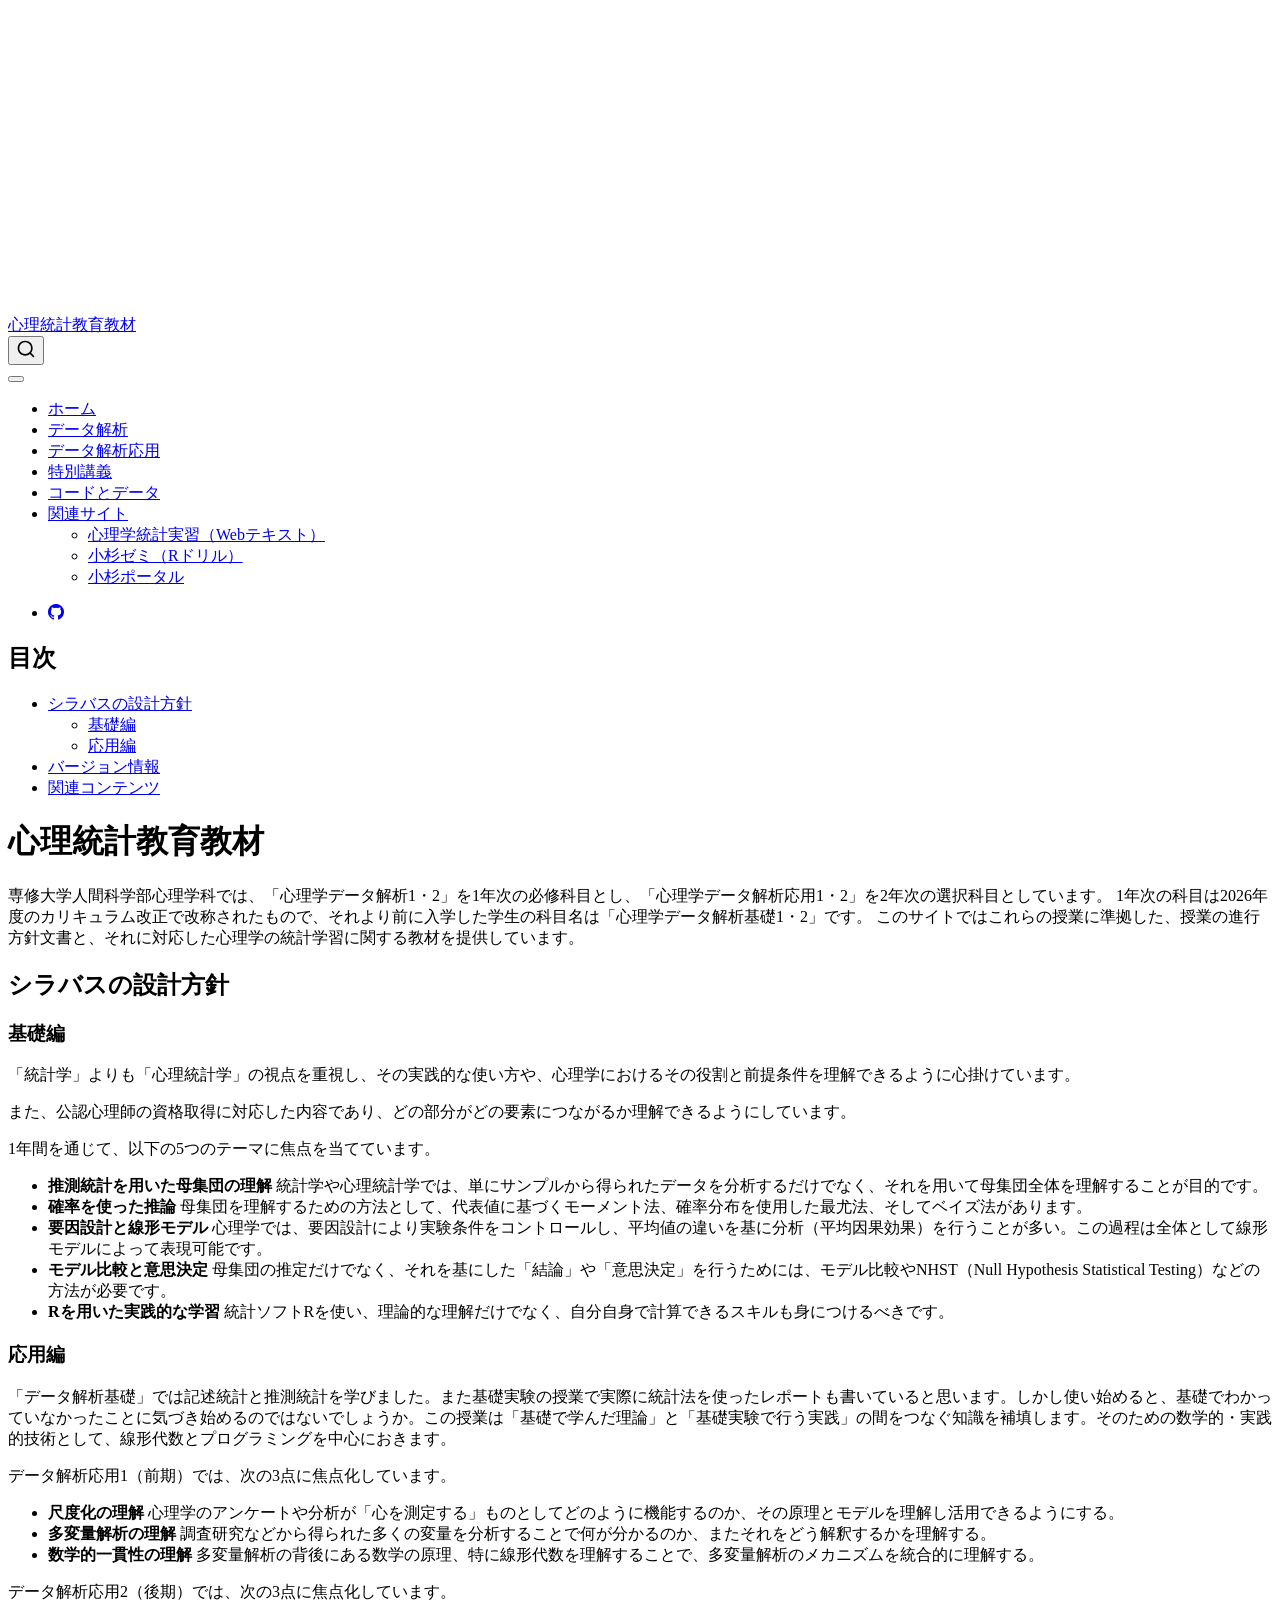
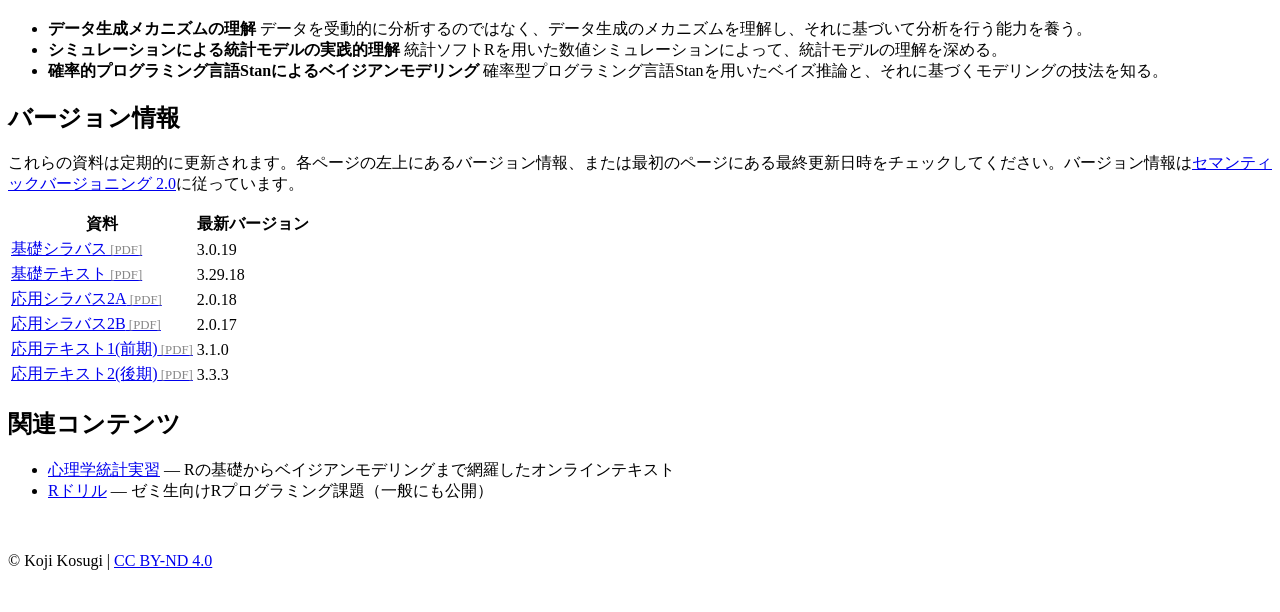
==== commit 87ed3a5e: "基礎テキスト3.29.18・第20章のコード(20_BetweenDesign.R・ワークシート)を新版に・課題コード20_kadai.Rを追加 Co-Authored-By: Claude Opus" ====
--- a/docs/index.html
+++ b/docs/index.html
@@ -239,7 +239,7 @@
 </tr>
 <tr class="even">
 <td><a href="pdfs/BasicBook3.pdf">基礎テキスト</a></td>
-<td>3.29.16</td>
+<td>3.29.18</td>
 </tr>
 <tr class="odd">
 <td><a href="pdfs/syllabus2a.pdf">応用シラバス2A</a></td>
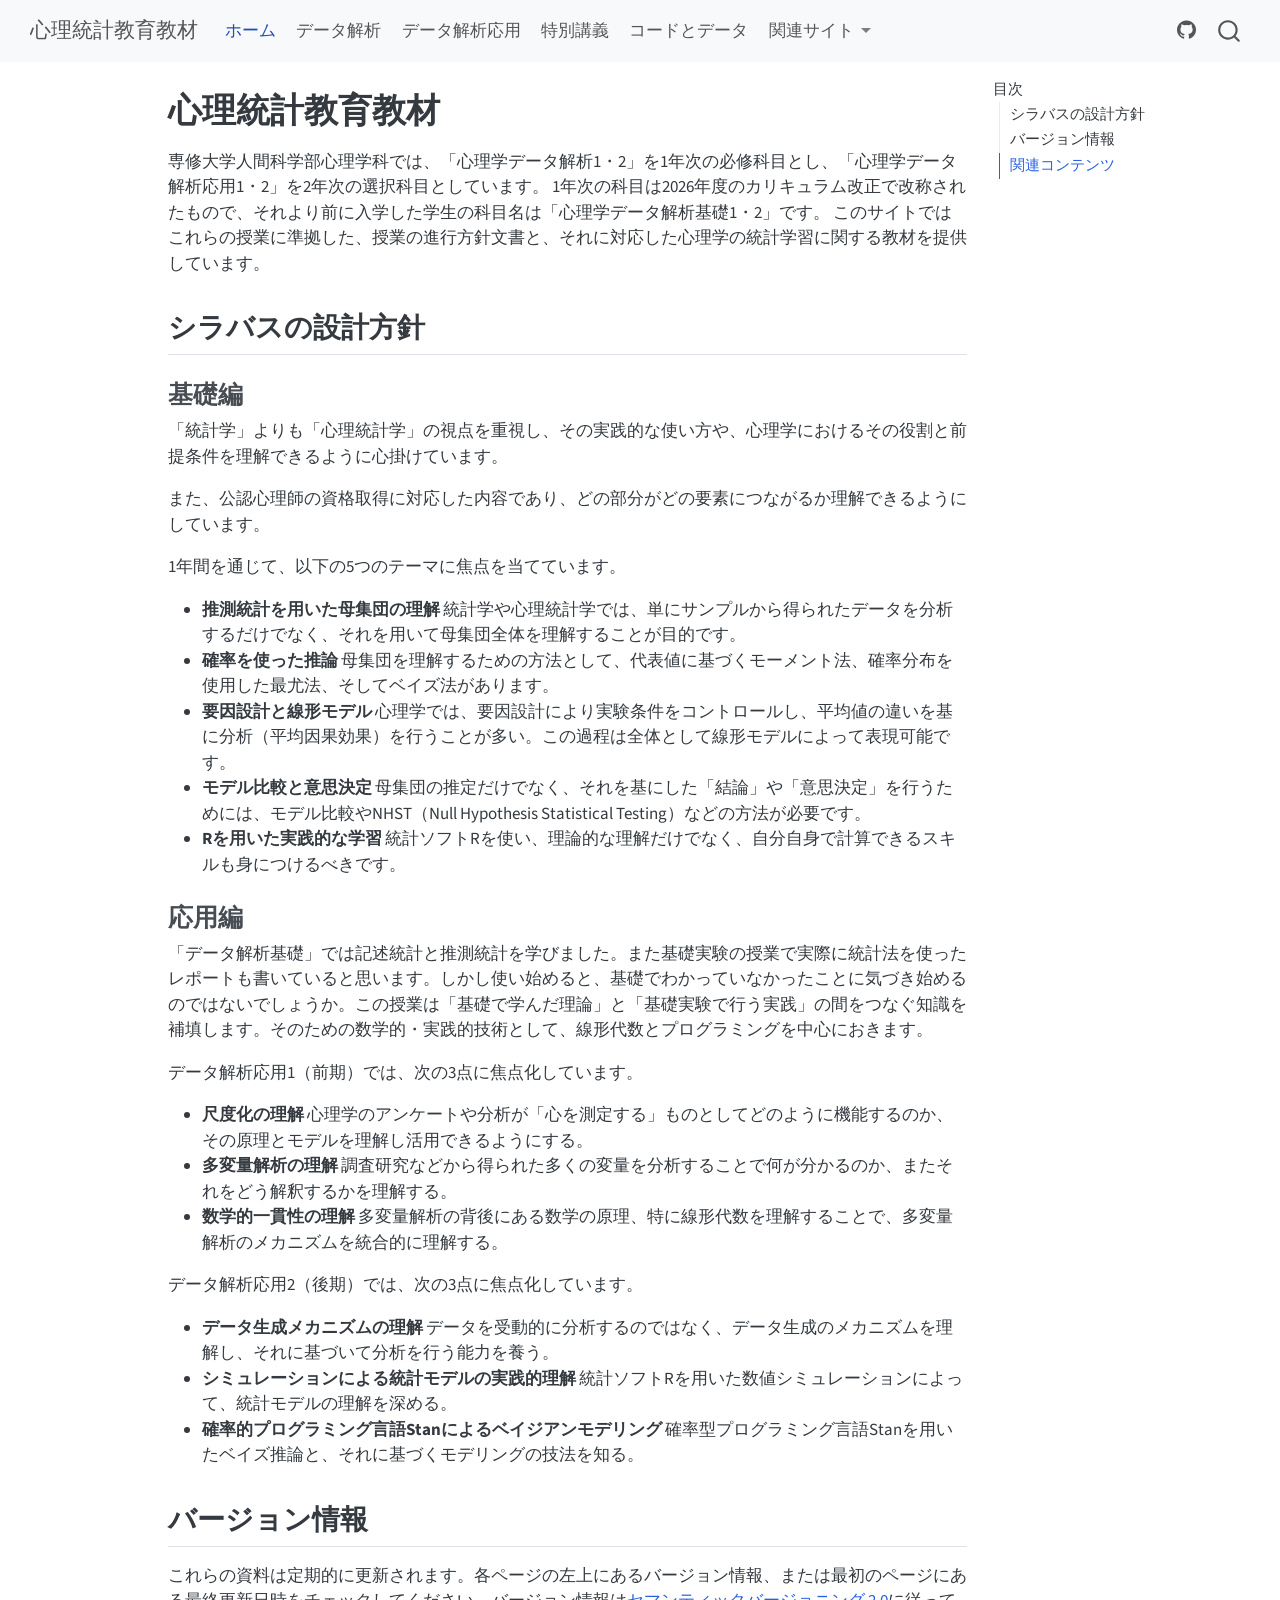
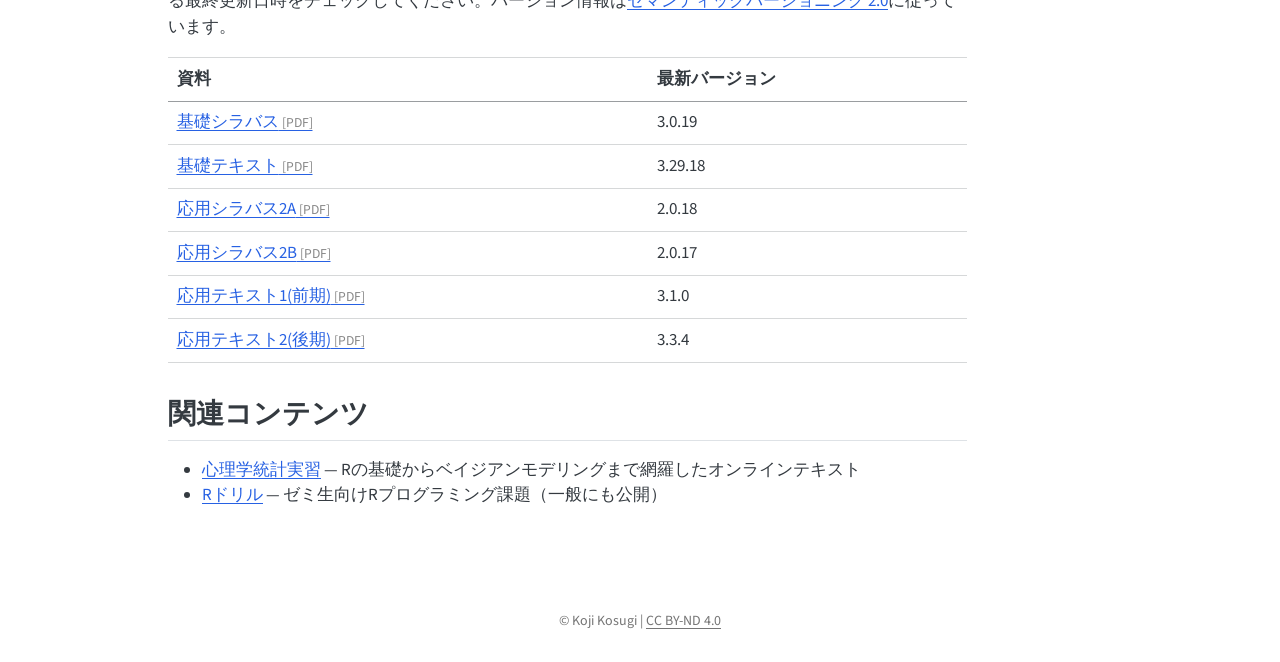
==== commit 647e8241: "後期の応用テキストを3.3.4に差し替え・第8回コードのκのデータの並びを修正 - Dkiso2_book2.pdf: 第10講の誤り(表10.2の合計・κの式・仮説1の向き・誤字)を修正した版 - " ====
--- a/docs/index.html
+++ b/docs/index.html
@@ -2,7 +2,7 @@
 <html xmlns="http://www.w3.org/1999/xhtml" lang="ja" xml:lang="ja"><head>
 
 <meta charset="utf-8">
-<meta name="generator" content="quarto-1.10.19">
+<meta name="generator" content="quarto-1.11.9">
 
 <meta name="viewport" content="width=device-width, initial-scale=1.0, user-scalable=yes">
 
@@ -38,14 +38,15 @@
 <meta name="quarto:offset" content="./">
 <script src="site_libs/quarto-html/quarto.js" type="module"></script>
 <script src="site_libs/quarto-html/tabsets/tabsets.js" type="module"></script>
+<script src="site_libs/quarto-html/scrollable-regions/scrollable-regions.js" type="module"></script>
 <script src="site_libs/quarto-html/popper.min.js"></script>
 <script src="site_libs/quarto-html/tippy.umd.min.js"></script>
 <script src="site_libs/quarto-html/anchor.min.js"></script>
 <link href="site_libs/quarto-html/tippy.css" rel="stylesheet">
-<link href="site_libs/quarto-html/quarto-syntax-highlighting-bf27225e3a48a9273f3daa8f8e829971.css" rel="stylesheet" id="quarto-text-highlighting-styles">
+<link href="site_libs/quarto-html/quarto-syntax-highlighting-63b5708e65d6cd79cd7618c58d0c21e7.css" rel="stylesheet" id="quarto-text-highlighting-styles">
 <script src="site_libs/bootstrap/bootstrap.min.js"></script>
 <link href="site_libs/bootstrap/bootstrap-icons.css" rel="stylesheet">
-<link href="site_libs/bootstrap/bootstrap-445b8638c3d06994fee0907d791121c4.min.css" rel="stylesheet" append-hash="true" id="quarto-bootstrap" data-mode="light">
+<link href="site_libs/bootstrap/bootstrap-d31a0c91b01e363be7b7a36e602e2c70.min.css" rel="stylesheet" append-hash="true" id="quarto-bootstrap" data-mode="light">
 <script id="quarto-search-options" type="application/json">{
   "location": "navbar",
   "copy-button": false,
@@ -78,19 +79,18 @@
 <link rel="stylesheet" href="styles.css">
 </head>
 
-<body class="nav-fixed quarto-light">
+<body class="nav-fixed quarto-light"><a id="quarto-skip-link" class="visually-hidden-focusable" href="#quarto-document-content">メインコンテンツにスキップ</a>
 
 <div id="quarto-search-results"></div>
   <header id="quarto-header" class="headroom fixed-top">
-    <nav class="navbar navbar-expand-lg " data-bs-theme="dark">
+    <nav class="navbar navbar-expand-lg " data-bs-theme="dark" aria-label="ウェブサイト">
       <div class="navbar-container container-fluid">
       <div class="navbar-brand-container mx-auto">
     <a class="navbar-brand" href="./index.html">
     <span class="navbar-title">心理統計教育教材</span>
     </a>
   </div>
-            <div id="quarto-search" class="" title="サーチ"></div>
-          <button class="navbar-toggler" type="button" data-bs-toggle="collapse" data-bs-target="#navbarCollapse" aria-controls="navbarCollapse" role="menu" aria-expanded="false" aria-label="ナビゲーションを切り替える" onclick="if (window.quartoToggleHeadroom) { window.quartoToggleHeadroom(); }">
+          <button class="navbar-toggler" type="button" data-bs-toggle="collapse" data-bs-target="#navbarCollapse" aria-controls="navbarCollapse" aria-expanded="false" aria-label="ナビゲーションを切り替える" onclick="if (window.quartoToggleHeadroom) { window.quartoToggleHeadroom(); }">
   <span class="navbar-toggler-icon"></span>
 </button>
           <div class="collapse navbar-collapse" id="navbarCollapse">
@@ -145,6 +145,7 @@
           </div> <!-- /navcollapse -->
             <div class="quarto-navbar-tools">
 </div>
+            <div id="quarto-search" class="" title="サーチ"></div>
       </div> <!-- /container-fluid -->
     </nav>
 </header>
@@ -153,7 +154,7 @@
 <!-- sidebar -->
 <!-- margin-sidebar -->
     <div id="quarto-margin-sidebar" class="sidebar margin-sidebar">
-        <nav id="TOC" role="doc-toc" class="toc-active">
+        <nav id="TOC" role="doc-toc" aria-labelledby="toc-title" class="toc-active">
     <h2 id="toc-title">目次</h2>
    
   <ul>
@@ -168,7 +169,7 @@
 </nav>
     </div>
 <!-- main -->
-<main class="content" id="quarto-document-content">
+<main class="content" id="quarto-document-content" tabindex="-1">
 
 <header id="title-block-header" class="quarto-title-block default">
 <div class="quarto-title">
@@ -255,7 +256,7 @@
 </tr>
 <tr class="even">
 <td><a href="pdfs/Dkiso2_book2.pdf">応用テキスト2(後期)</a></td>
-<td>3.3.3</td>
+<td>3.3.4</td>
 </tr>
 </tbody>
 </table>
@@ -349,7 +350,8 @@
           return filterRegex.test(href) || localhostRegex.test(href) || mailtoRegex.test(href);
       }
       // Inspect non-navigation links and adorn them if external
-     var links = window.document.querySelectorAll('a[href]:not(.nav-link):not(.navbar-brand):not(.toc-action):not(.sidebar-link):not(.sidebar-item-toggle):not(.pagination-link):not(.no-external):not([aria-hidden]):not(.dropdown-item):not(.quarto-navigation-tool):not(.about-link)');
+      window.quartoDecorateExternalLinks = function (root) {
+     var links = (root || window.document).querySelectorAll('a[href]:not(.nav-link):not(.navbar-brand):not(.toc-action):not(.sidebar-link):not(.sidebar-item-toggle):not(.pagination-link):not(.no-external):not([aria-hidden]):not(.dropdown-item):not(.quarto-navigation-tool):not(.about-link)');
       for (var i=0; i<links.length; i++) {
         const link = links[i];
         if (!isInternal(link.href)) {
@@ -358,8 +360,69 @@
           if (link.dataset.originalHref !== undefined) {
             link.href = link.dataset.originalHref;
           }
-        }
-      }
+          if (!link.classList.contains('no-external-icon')) {
+          }
+        }
+      }
+      };
+      window.quartoDecorateExternalLinks(window.document);
+    // Esc closes the popup (WCAG 1.4.13) and focus leaving both trigger and
+    // popup closes it (WCAG 2.4.11); tippy handles neither for interactive popups.
+    const hideOnEscAndFocusOut = {
+      name: 'hideOnEscAndFocusOut',
+      defaultValue: true,
+      fn(instance) {
+        const dismiss = () => {
+          // A show scheduled by the trigger delay would otherwise reopen it
+          instance.clearDelayTimeouts();
+          instance.hide();
+        };
+        const onKeyDown = (event) => {
+          if (event.key !== 'Escape') {
+            return;
+          }
+          // Keep Esc from also reaching page handlers (e.g. reveal.js overview),
+          // except an open reveal.js slide menu, which Esc should close too.
+          // The menu handles keys only when its keyboard option is on.
+          const menuHandlesEsc = window.Reveal?.getPlugin?.('menu')?.isOpen() &&
+            window.Reveal.getConfig().menu?.keyboard !== false;
+          if (!menuHandlesEsc) {
+            event.stopPropagation();
+          }
+          if (instance.popper.contains(window.document.activeElement)) {
+            // Disabled while refocusing so the focus trigger does not reopen it
+            instance.disable();
+            instance.reference.focus();
+            instance.enable();
+          }
+          dismiss();
+        };
+        const onFocusOut = (event) => {
+          const target = event.relatedTarget;
+          if (target && !instance.reference.contains(target) &&
+              !instance.popper.contains(target)) {
+            dismiss();
+          }
+        };
+        // On the trigger too: a click trigger (code-annotations: select) has no
+        // blur handling. Attached for the instance's lifetime so leaving the
+        // trigger also cancels a show still pending on the trigger delay.
+        instance.reference.addEventListener('focusout', onFocusOut);
+        return {
+          onShow() {
+            window.document.addEventListener('keydown', onKeyDown, true);
+            instance.popper.addEventListener('focusout', onFocusOut);
+          },
+          onHide() {
+            window.document.removeEventListener('keydown', onKeyDown, true);
+            instance.popper.removeEventListener('focusout', onFocusOut);
+          },
+          onDestroy() {
+            instance.reference.removeEventListener('focusout', onFocusOut);
+          },
+        };
+      },
+    };
     function tippyHover(el, contentFn, onTriggerFn, onUntriggerFn) {
       const config = {
         allowHTML: true,
@@ -373,6 +436,7 @@
         interactiveBorder: 10,
         theme: 'quarto',
         placement: 'bottom-start',
+        plugins: [hideOnEscAndFocusOut],
       };
       if (contentFn) {
         config.content = contentFn;
@@ -535,44 +599,54 @@
           const lineIds = lines.map((line) => {
             return targetCell + "-" + line;
           })
-          let top = null;
-          let height = null;
-          let parent = null;
+          // Each band is positioned against its own containing block, which is
+          // not the offsetParent of the lines, so place it from client rects.
+          const placeBand = (band, firstEl, lastEl, codeBlock) => {
+            const container = band.offsetParent;
+            if (container === null) {
+              return;
+            }
+            const containerRect = container.getBoundingClientRect();
+            // Reveal.js scales slides with a transform, so convert client
+            // pixels back to the CSS pixels of the container.
+            const scale = containerRect.height / container.offsetHeight || 1;
+            const firstRect = firstEl.getBoundingClientRect();
+            const lastRect = lastEl.getBoundingClientRect();
+            const top = (firstRect.top - containerRect.top) / scale - container.clientTop + container.scrollTop;
+            const height = (lastRect.bottom - firstRect.top) / scale;
+            band.style.top = top - 2 + "px";
+            band.style.height = height + 4 + "px";
+            if (codeBlock) {
+              // Without the copy button wrapper, the containing block is wider
+              // than the code block, so span the code block explicitly.
+              const blockRect = codeBlock.getBoundingClientRect();
+              band.style.left = (blockRect.left - containerRect.left) / scale - container.clientLeft + container.scrollLeft + "px";
+              band.style.width = blockRect.width / scale + "px";
+            }
+          };
           if (lineIds.length > 0) {
-              //compute the position of the single el (top and bottom and make a div)
-              const el = window.document.getElementById(lineIds[0]);
-              top = el.offsetTop;
-              height = el.offsetHeight;
-              parent = el.parentElement.parentElement;
-            if (lineIds.length > 1) {
-              const lastEl = window.document.getElementById(lineIds[lineIds.length - 1]);
-              const bottom = lastEl.offsetTop + lastEl.offsetHeight;
-              height = bottom - top;
-            }
-            if (top !== null && height !== null && parent !== null) {
-              // cook up a div (if necessary) and position it 
-              let div = window.document.getElementById("code-annotation-line-highlight");
-              if (div === null) {
-                div = window.document.createElement("div");
-                div.setAttribute("id", "code-annotation-line-highlight");
-                div.style.position = 'absolute';
-                parent.appendChild(div);
-              }
-              div.style.top = top - 2 + "px";
-              div.style.height = height + 4 + "px";
-              div.style.left = 0;
-              let gutterDiv = window.document.getElementById("code-annotation-line-highlight-gutter");
-              if (gutterDiv === null) {
-                gutterDiv = window.document.createElement("div");
-                gutterDiv.setAttribute("id", "code-annotation-line-highlight-gutter");
-                gutterDiv.style.position = 'absolute';
-                const codeCell = window.document.getElementById(targetCell);
-                const gutter = codeCell.querySelector('.code-annotation-gutter');
-                gutter.appendChild(gutterDiv);
-              }
-              gutterDiv.style.top = top - 2 + "px";
-              gutterDiv.style.height = height + 4 + "px";
-            }
+            const el = window.document.getElementById(lineIds[0]);
+            const lastEl = window.document.getElementById(lineIds[lineIds.length - 1]);
+            const parent = el.parentElement.parentElement;
+            // cook up a div (if necessary) and position it
+            let div = window.document.getElementById("code-annotation-line-highlight");
+            if (div === null) {
+              div = window.document.createElement("div");
+              div.setAttribute("id", "code-annotation-line-highlight");
+              div.style.position = 'absolute';
+              parent.appendChild(div);
+            }
+            placeBand(div, el, lastEl, parent.closest("div.sourceCode") || parent);
+            let gutterDiv = window.document.getElementById("code-annotation-line-highlight-gutter");
+            if (gutterDiv === null) {
+              gutterDiv = window.document.createElement("div");
+              gutterDiv.setAttribute("id", "code-annotation-line-highlight-gutter");
+              gutterDiv.style.position = 'absolute';
+              const codeCell = window.document.getElementById(targetCell);
+              const gutter = codeCell.querySelector('.code-annotation-gutter');
+              gutter.appendChild(gutterDiv);
+            }
+            placeBand(gutterDiv, el, lastEl);
             selectedAnnoteEl = annoteEl;
           }
         };
@@ -671,6 +745,9 @@
     }
   });
   </script>
+  <script type="application/javascript">
+  window.quartoScrollableRegionsLabels = {"code":"スクロール可能なコード","output":"スクロール可能な出力"};
+  </script>
 </div> <!-- /content -->
 <footer class="footer">
   <div class="nav-footer">
--- a/docs/site_libs/quarto-html/quarto-syntax-highlighting-63b5708e65d6cd79cd7618c58d0c21e7.css
+++ b/docs/site_libs/quarto-html/quarto-syntax-highlighting-63b5708e65d6cd79cd7618c58d0c21e7.css
@@ -0,0 +1,236 @@
+/* quarto syntax highlight colors */
+:root {
+  --quarto-hl-ot-color: #003B4F;
+  --quarto-hl-at-color: #657422;
+  --quarto-hl-ss-color: #20794D;
+  --quarto-hl-an-color: #5E5E5E;
+  --quarto-hl-fu-color: #4758AB;
+  --quarto-hl-st-color: #20794D;
+  --quarto-hl-cf-color: #003B4F;
+  --quarto-hl-op-color: #5E5E5E;
+  --quarto-hl-er-color: #AD0000;
+  --quarto-hl-bn-color: #AD0000;
+  --quarto-hl-al-color: #AD0000;
+  --quarto-hl-va-color: #111111;
+  --quarto-hl-bu-color: inherit;
+  --quarto-hl-ex-color: inherit;
+  --quarto-hl-pp-color: #AD0000;
+  --quarto-hl-in-color: #5E5E5E;
+  --quarto-hl-vs-color: #20794D;
+  --quarto-hl-wa-color: #5E5E5E;
+  --quarto-hl-do-color: #5E5E5E;
+  --quarto-hl-im-color: #00769E;
+  --quarto-hl-ch-color: #20794D;
+  --quarto-hl-dt-color: #AD0000;
+  --quarto-hl-fl-color: #AD0000;
+  --quarto-hl-co-color: #5E5E5E;
+  --quarto-hl-cv-color: #5E5E5E;
+  --quarto-hl-cn-color: #8f5902;
+  --quarto-hl-sc-color: #5E5E5E;
+  --quarto-hl-dv-color: #AD0000;
+  --quarto-hl-kw-color: #003B4F;
+}
+
+/* other quarto variables */
+:root {
+  --quarto-font-monospace: SFMono-Regular, Menlo, Monaco, Consolas, "Liberation Mono", "Courier New", monospace;
+}
+
+/* syntax highlight based on Pandoc's rules */
+pre > code.sourceCode > span {
+  color: #003B4F;
+}
+
+code.sourceCode > span {
+  color: #003B4F;
+}
+
+div.sourceCode,
+div.sourceCode pre.sourceCode {
+  color: #003B4F;
+}
+
+/* Normal */
+code span {
+  color: #003B4F;
+}
+
+/* Alert */
+code span.al {
+  color: #AD0000;
+  font-style: inherit;
+}
+
+/* Annotation */
+code span.an {
+  color: #5E5E5E;
+  font-style: inherit;
+}
+
+/* Attribute */
+code span.at {
+  color: #657422;
+  font-style: inherit;
+}
+
+/* BaseN */
+code span.bn {
+  color: #AD0000;
+  font-style: inherit;
+}
+
+/* BuiltIn */
+code span.bu {
+  font-style: inherit;
+}
+
+/* ControlFlow */
+code span.cf {
+  color: #003B4F;
+  font-weight: bold;
+  font-style: inherit;
+}
+
+/* Char */
+code span.ch {
+  color: #20794D;
+  font-style: inherit;
+}
+
+/* Constant */
+code span.cn {
+  color: #8f5902;
+  font-style: inherit;
+}
+
+/* Comment */
+code span.co {
+  color: #5E5E5E;
+  font-style: inherit;
+}
+
+/* CommentVar */
+code span.cv {
+  color: #5E5E5E;
+  font-style: italic;
+}
+
+/* Documentation */
+code span.do {
+  color: #5E5E5E;
+  font-style: italic;
+}
+
+/* DataType */
+code span.dt {
+  color: #AD0000;
+  font-style: inherit;
+}
+
+/* DecVal */
+code span.dv {
+  color: #AD0000;
+  font-style: inherit;
+}
+
+/* Error */
+code span.er {
+  color: #AD0000;
+  font-style: inherit;
+}
+
+/* Extension */
+code span.ex {
+  font-style: inherit;
+}
+
+/* Float */
+code span.fl {
+  color: #AD0000;
+  font-style: inherit;
+}
+
+/* Function */
+code span.fu {
+  color: #4758AB;
+  font-style: inherit;
+}
+
+/* Import */
+code span.im {
+  color: #00769E;
+  font-style: inherit;
+}
+
+/* Information */
+code span.in {
+  color: #5E5E5E;
+  font-style: inherit;
+}
+
+/* Keyword */
+code span.kw {
+  color: #003B4F;
+  font-weight: bold;
+  font-style: inherit;
+}
+
+/* Operator */
+code span.op {
+  color: #5E5E5E;
+  font-style: inherit;
+}
+
+/* Other */
+code span.ot {
+  color: #003B4F;
+  font-style: inherit;
+}
+
+/* Preprocessor */
+code span.pp {
+  color: #AD0000;
+  font-style: inherit;
+}
+
+/* SpecialChar */
+code span.sc {
+  color: #5E5E5E;
+  font-style: inherit;
+}
+
+/* SpecialString */
+code span.ss {
+  color: #20794D;
+  font-style: inherit;
+}
+
+/* String */
+code span.st {
+  color: #20794D;
+  font-style: inherit;
+}
+
+/* Variable */
+code span.va {
+  color: #111111;
+  font-style: inherit;
+}
+
+/* VerbatimString */
+code span.vs {
+  color: #20794D;
+  font-style: inherit;
+}
+
+/* Warning */
+code span.wa {
+  color: #5E5E5E;
+  font-style: italic;
+}
+
+.prevent-inlining {
+  content: "</";
+}
+
+/*# sourceMappingURL=054cc16b9e9817627be6994582d2ffb5.css.map */
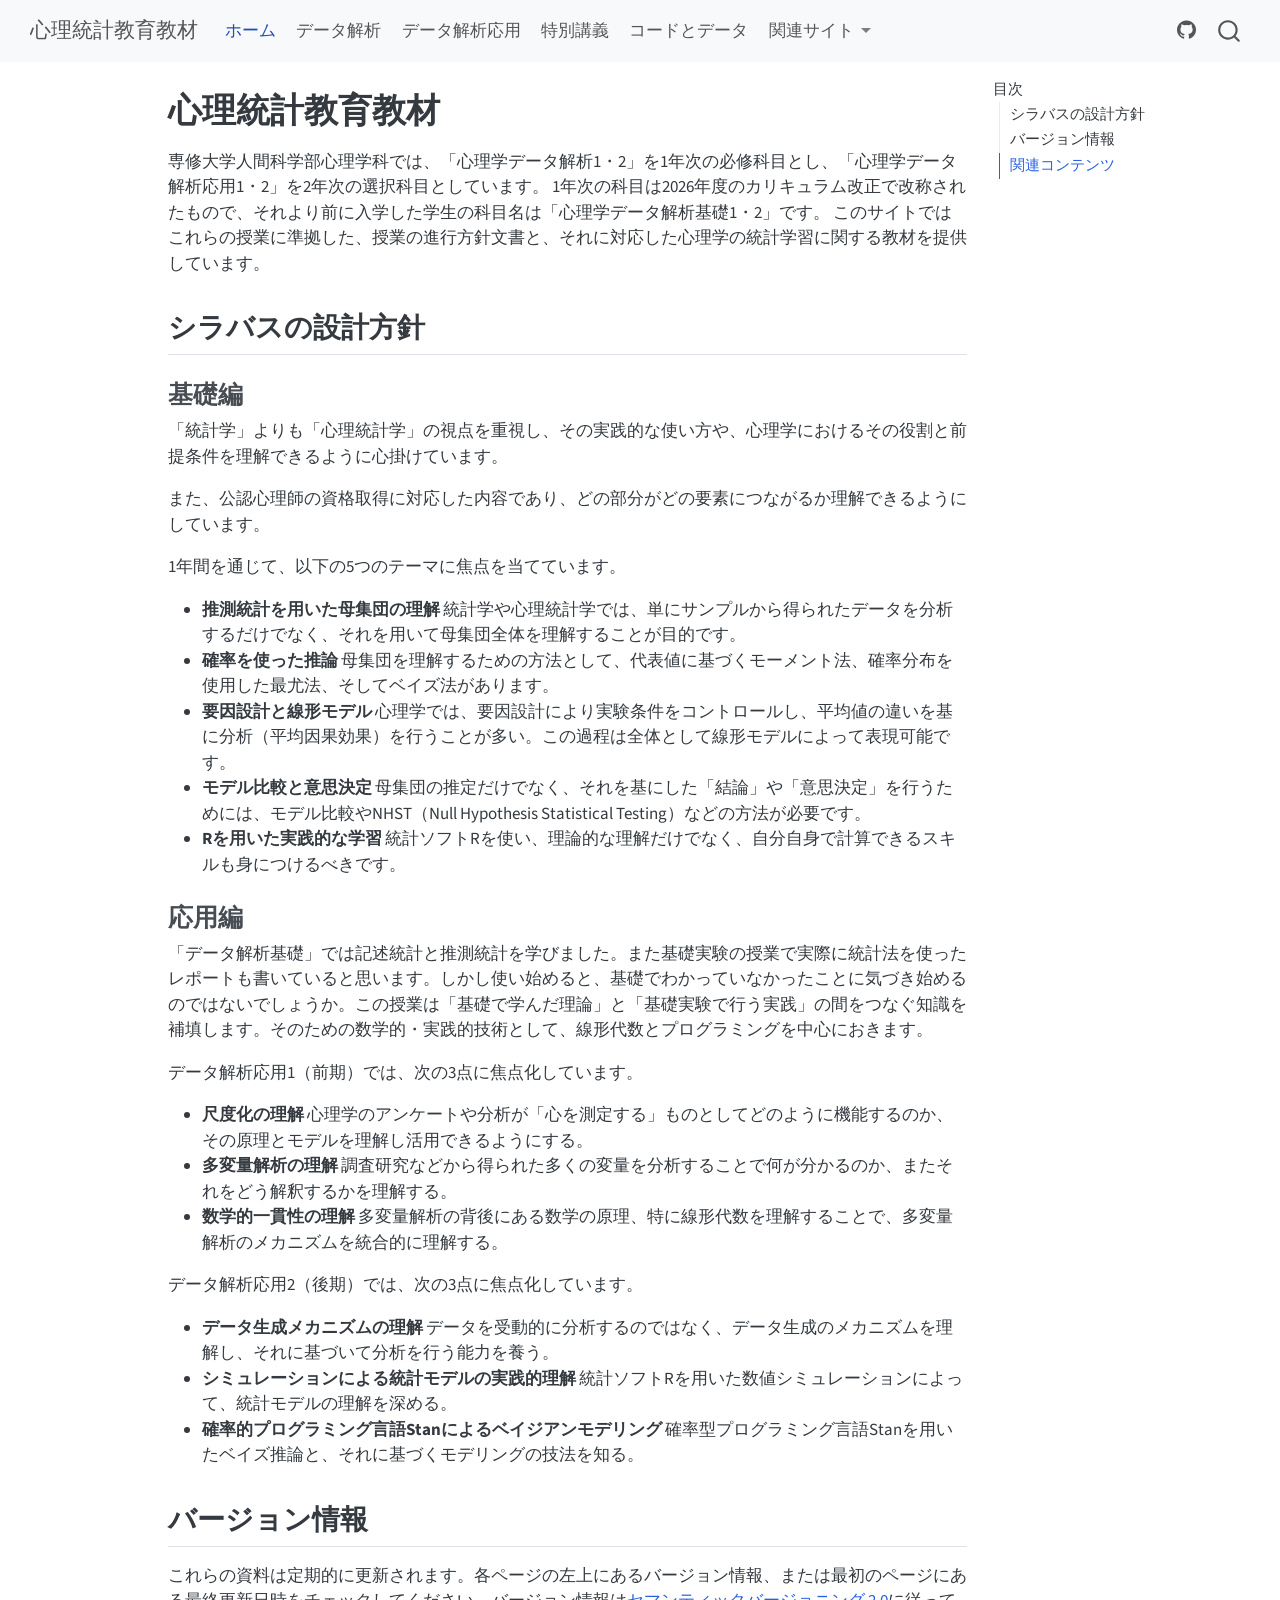
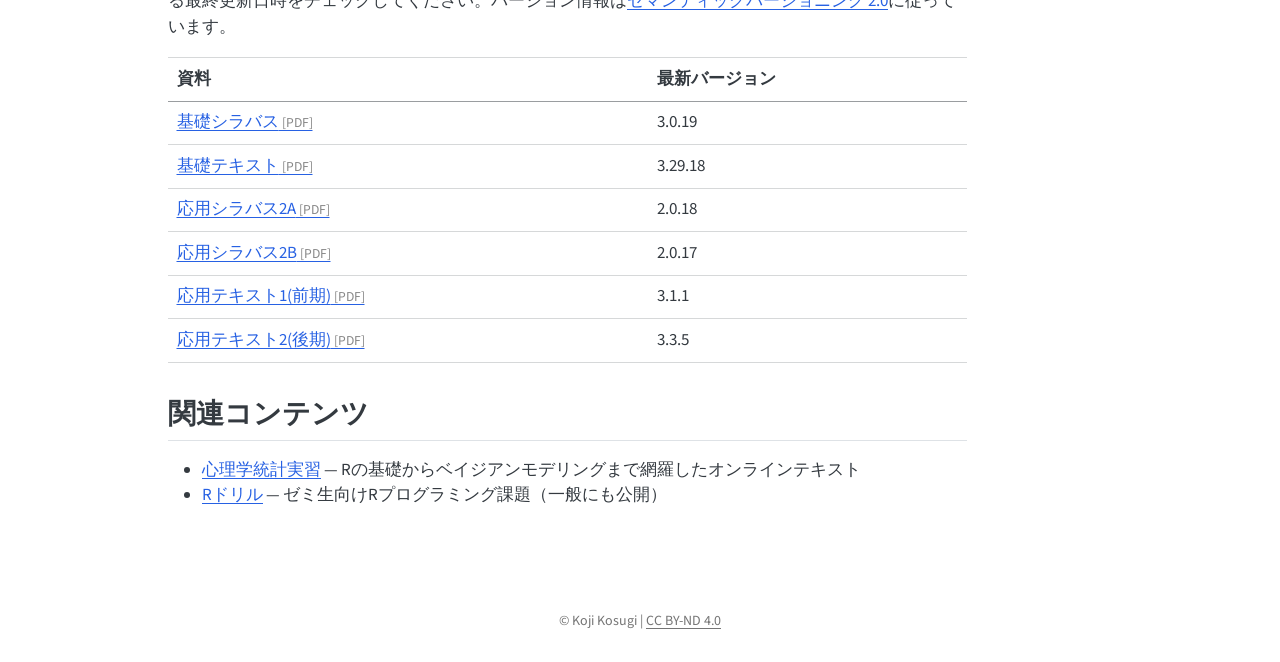
==== commit 6da4d246: "応用テキストを前期3.1.1・後期3.3.5に差し替え(全章の誤字修正) Co-Authored-By: Claude Opus 5.5 <noreply@anthropic.com> Claude-" ====
--- a/docs/index.html
+++ b/docs/index.html
@@ -252,11 +252,11 @@
 </tr>
 <tr class="odd">
 <td><a href="pdfs/Dkiso2_book1.pdf">応用テキスト1(前期)</a></td>
-<td>3.1.0</td>
+<td>3.1.1</td>
 </tr>
 <tr class="even">
 <td><a href="pdfs/Dkiso2_book2.pdf">応用テキスト2(後期)</a></td>
-<td>3.3.4</td>
+<td>3.3.5</td>
 </tr>
 </tbody>
 </table>
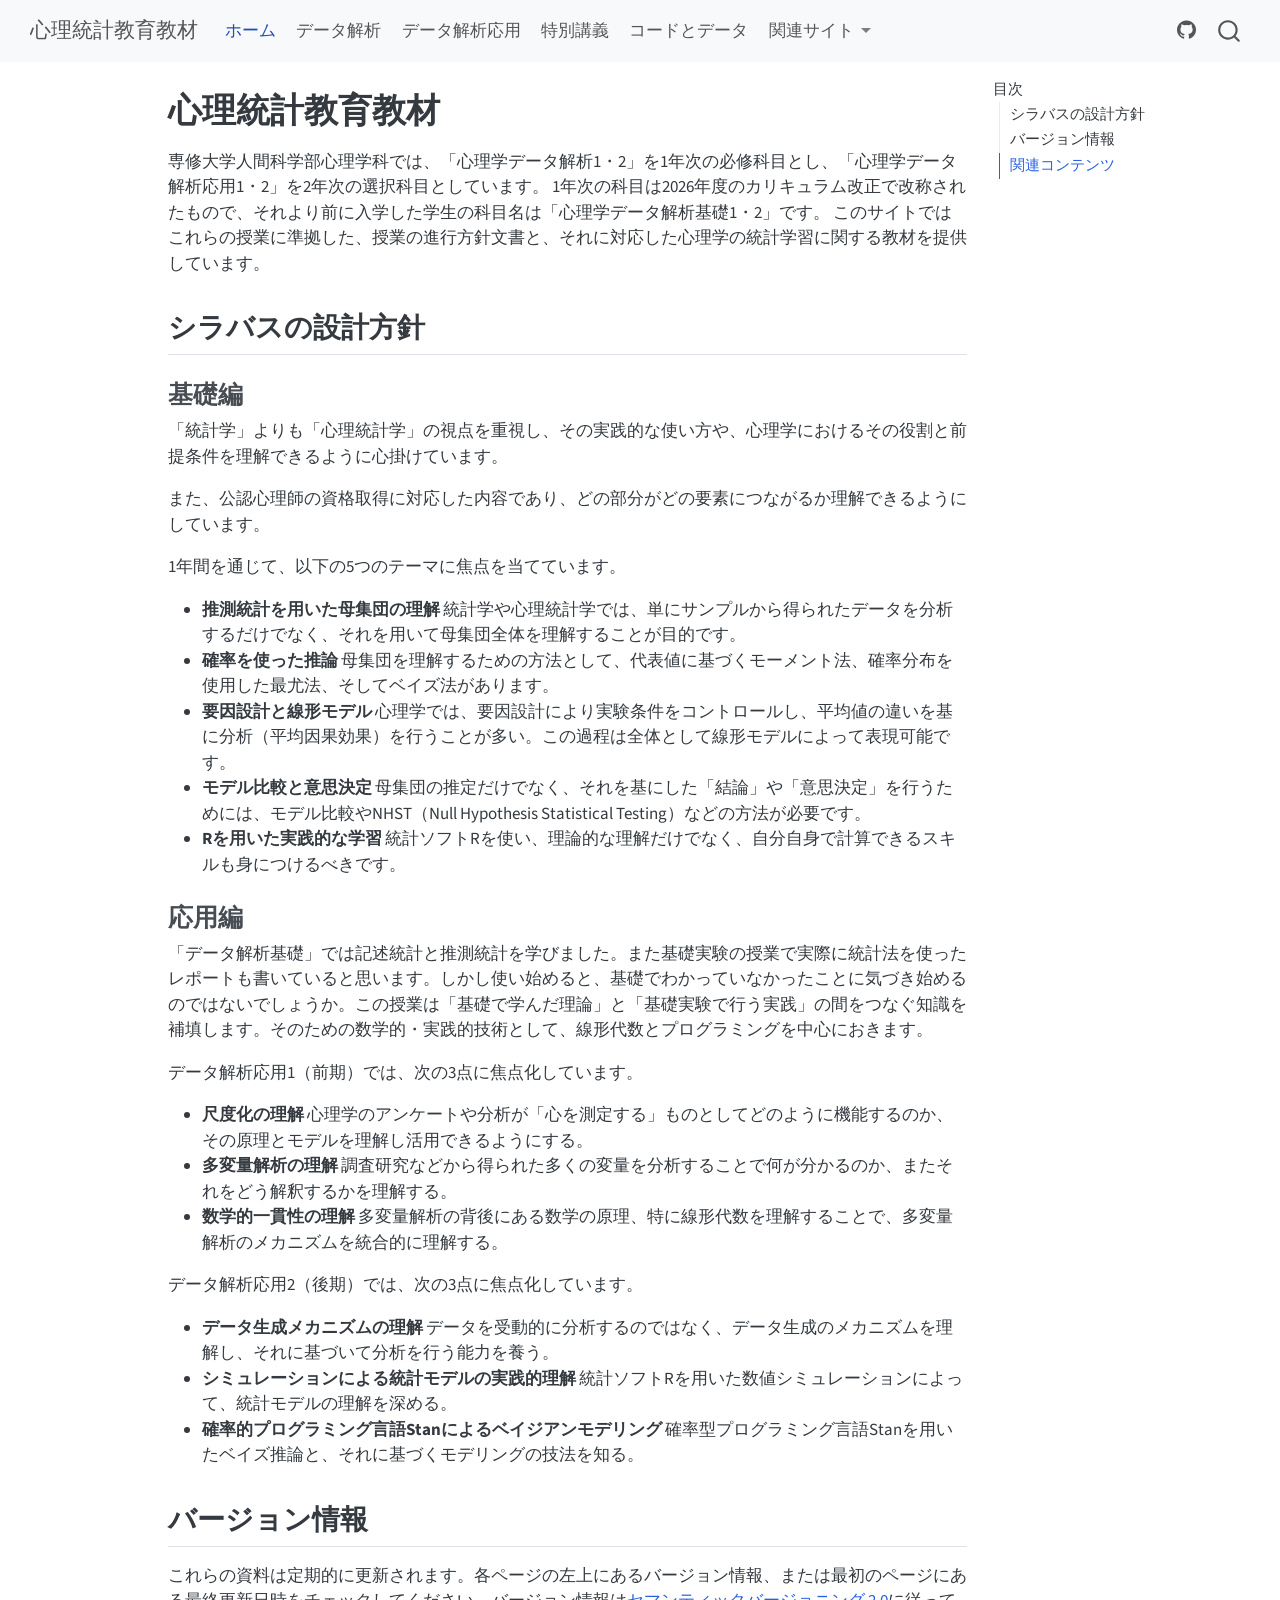
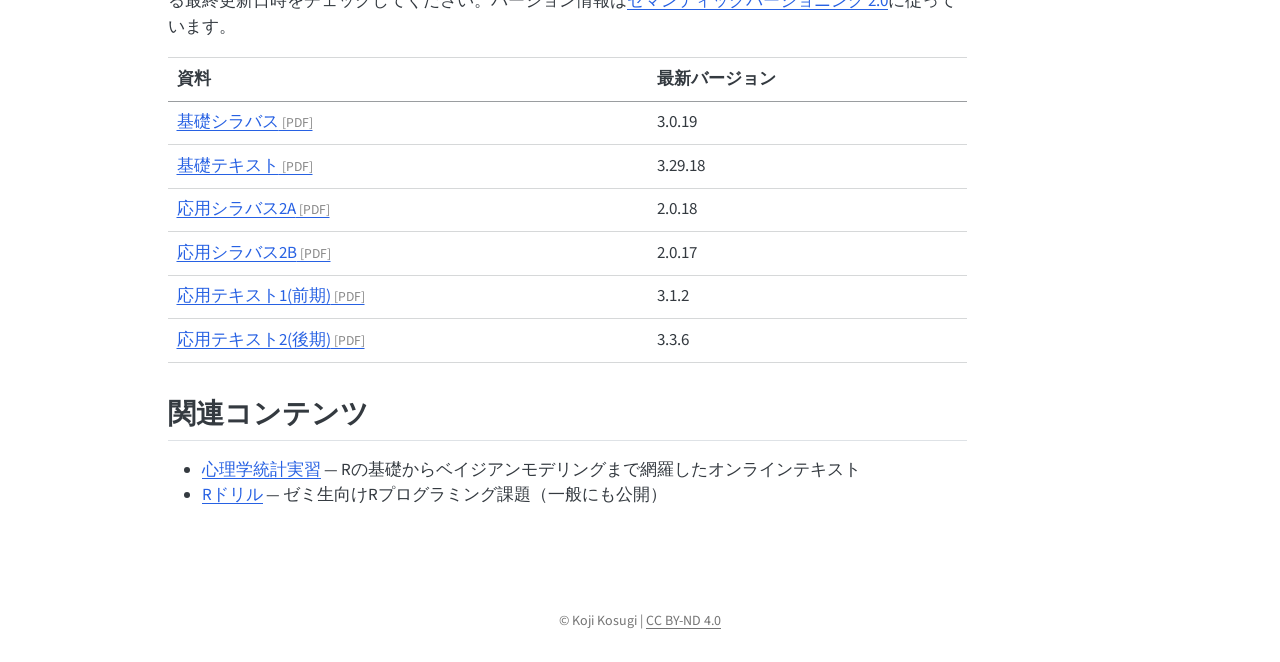
==== commit 1ea1e1f0: "応用テキストを前期3.1.2・後期3.3.6に差し替え・状態空間モデルのコードの geom_ribbon の上下を修正 Co-Authored-By: Claude Opus 5.5 <noreply" ====
--- a/docs/index.html
+++ b/docs/index.html
@@ -252,11 +252,11 @@
 </tr>
 <tr class="odd">
 <td><a href="pdfs/Dkiso2_book1.pdf">応用テキスト1(前期)</a></td>
-<td>3.1.1</td>
+<td>3.1.2</td>
 </tr>
 <tr class="even">
 <td><a href="pdfs/Dkiso2_book2.pdf">応用テキスト2(後期)</a></td>
-<td>3.3.5</td>
+<td>3.3.6</td>
 </tr>
 </tbody>
 </table>
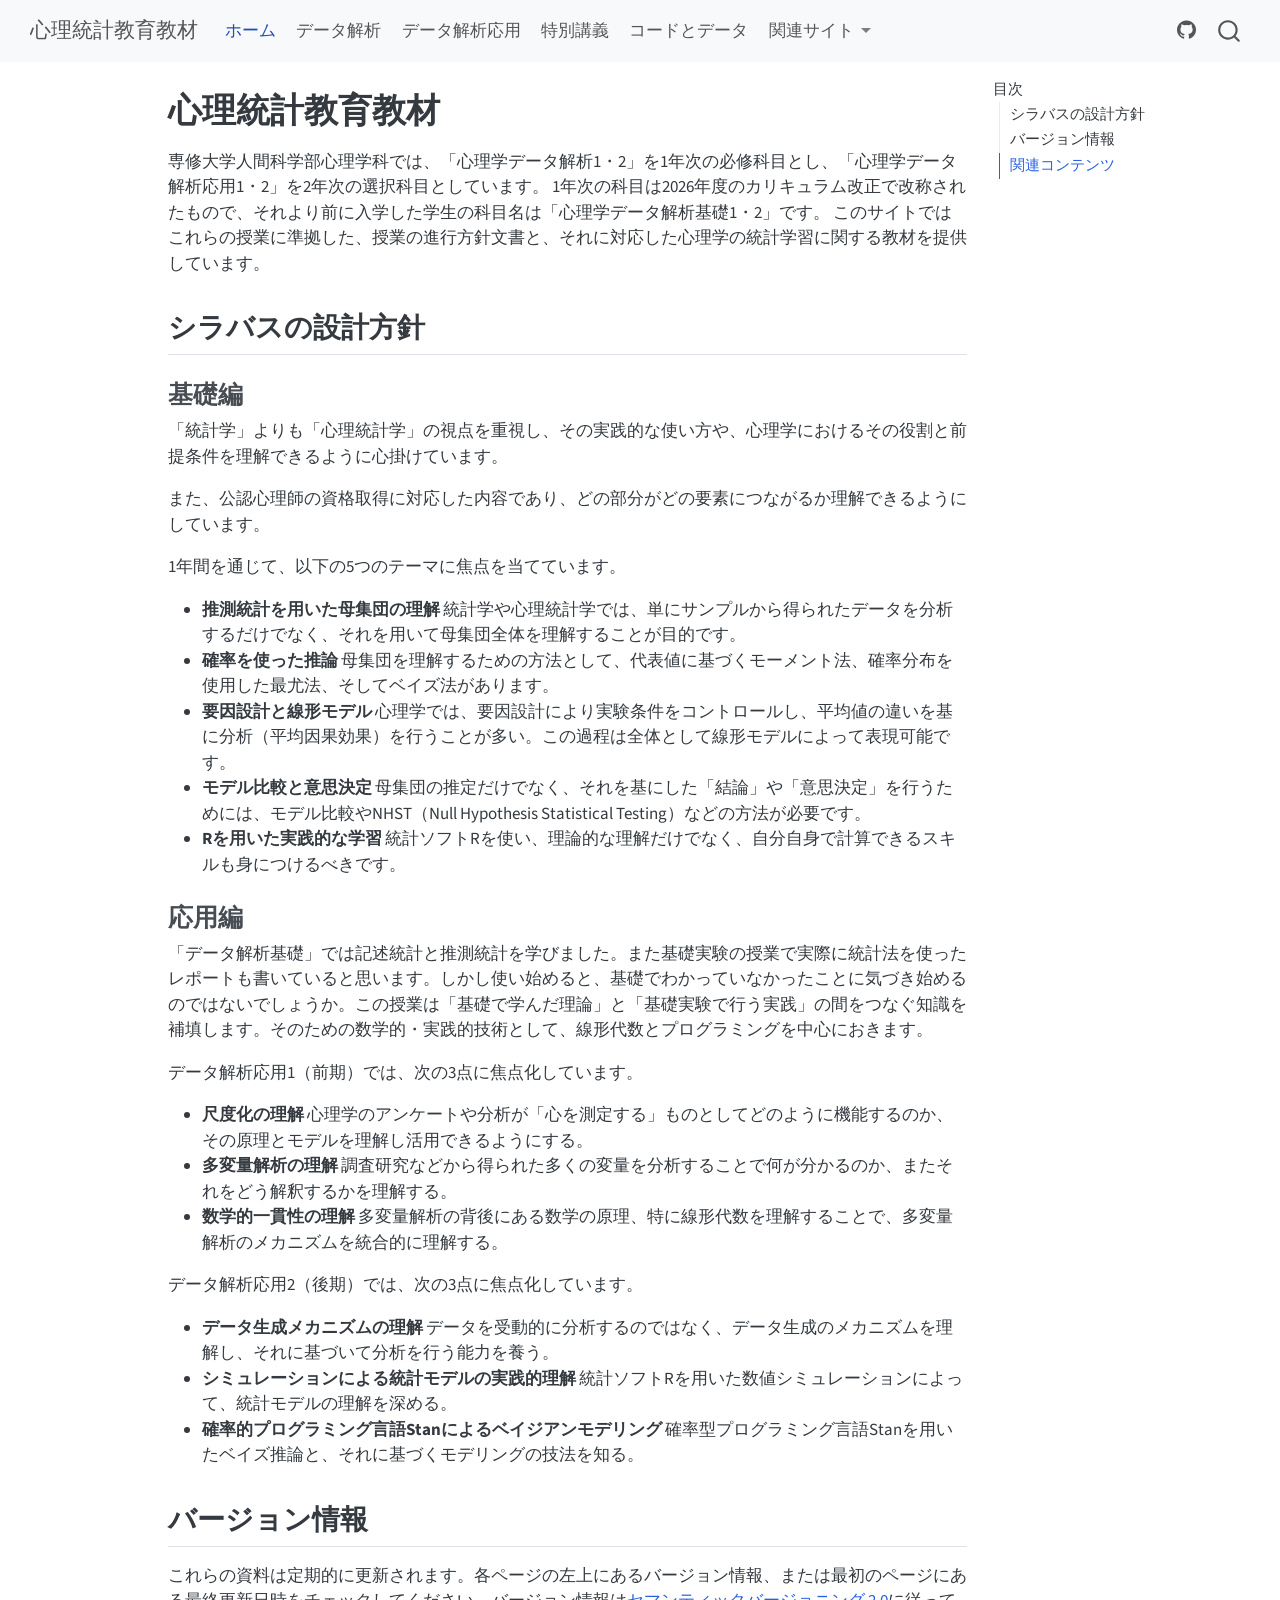
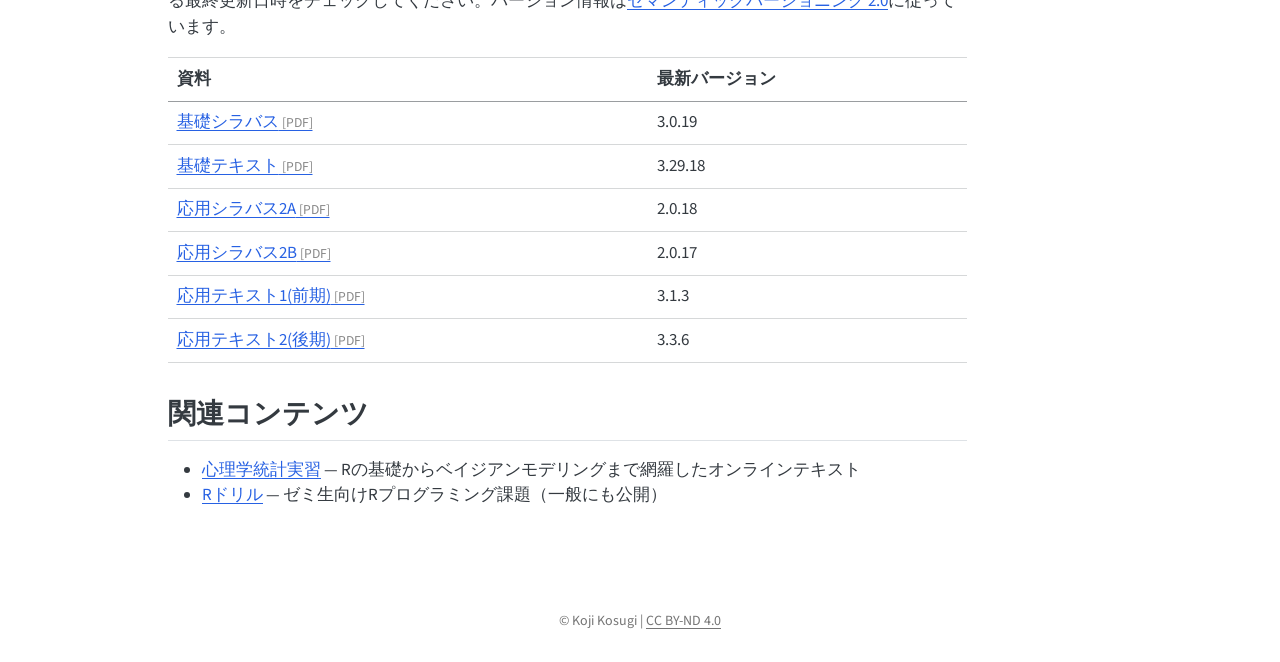
==== commit 85360d3c: "応用テキスト(前期)を3.1.3に差し替え Co-Authored-By: Claude Opus 5.5 <noreply@anthropic.com> Claude-Session: https:" ====
--- a/docs/index.html
+++ b/docs/index.html
@@ -252,7 +252,7 @@
 </tr>
 <tr class="odd">
 <td><a href="pdfs/Dkiso2_book1.pdf">応用テキスト1(前期)</a></td>
-<td>3.1.2</td>
+<td>3.1.3</td>
 </tr>
 <tr class="even">
 <td><a href="pdfs/Dkiso2_book2.pdf">応用テキスト2(後期)</a></td>
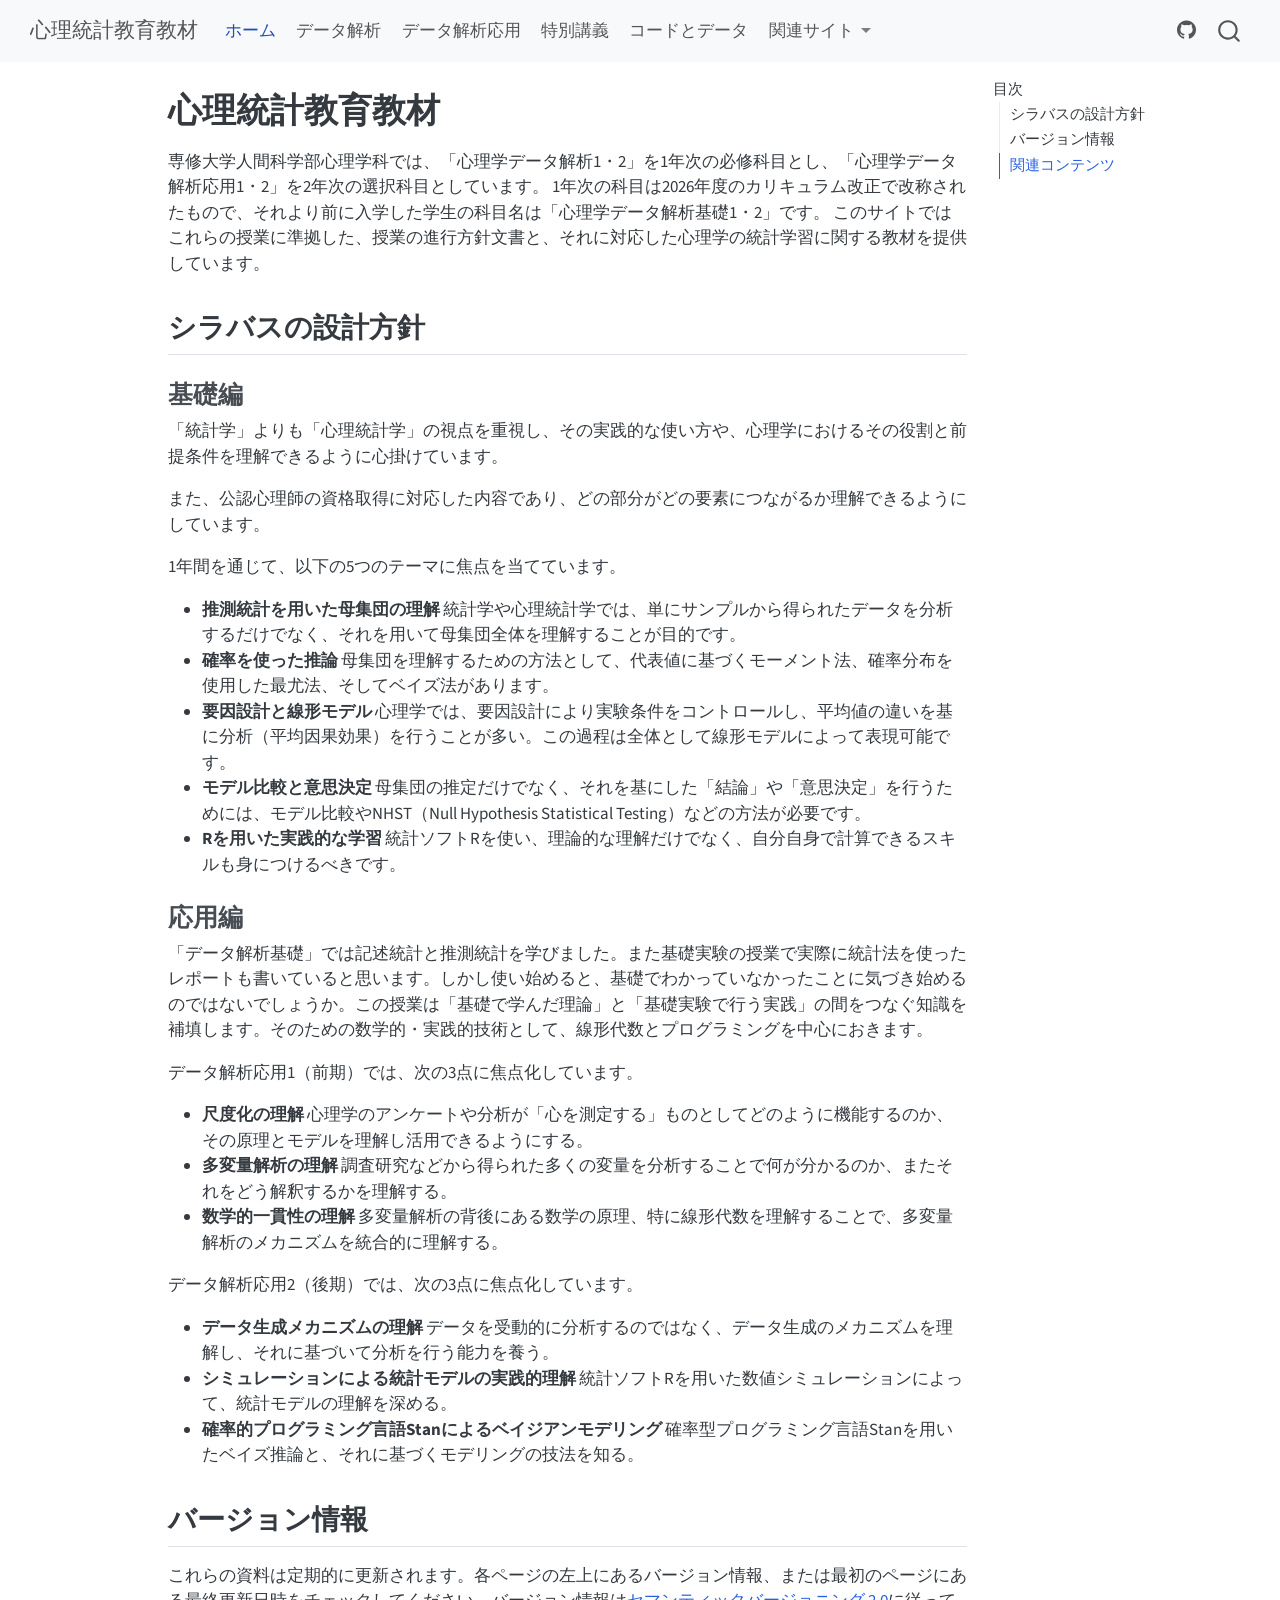
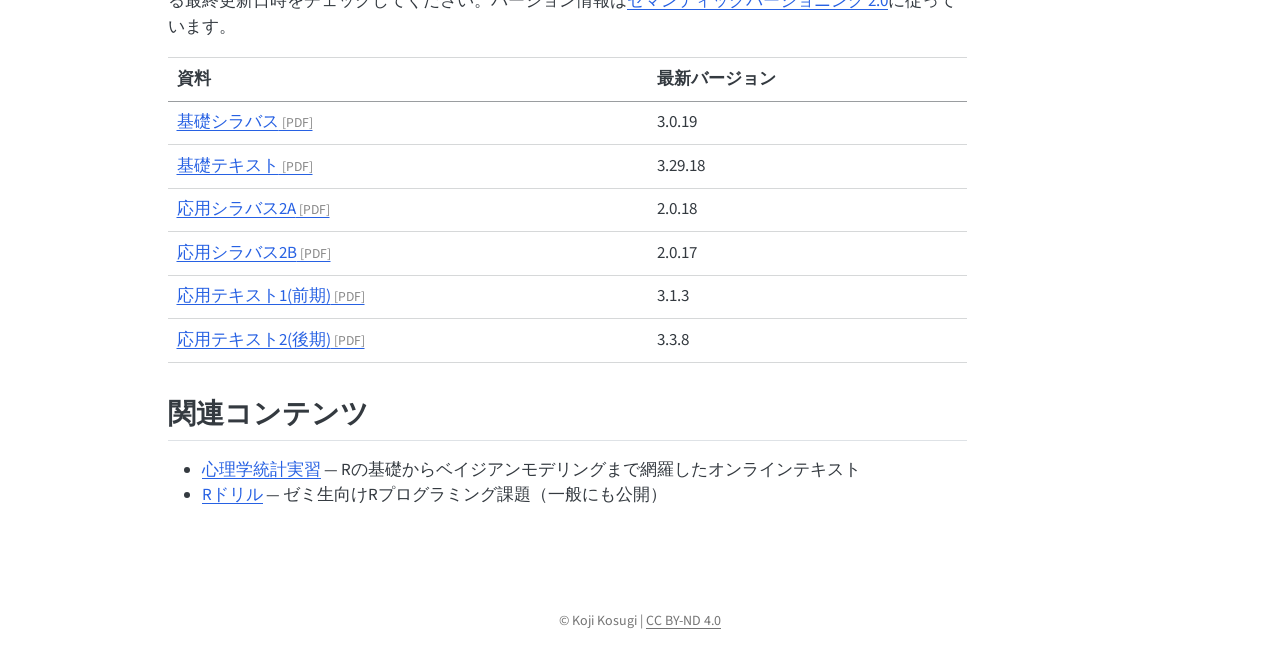
==== commit 3f4f7c30: "応用テキスト(後期)を3.3.8に差し替え Co-Authored-By: Claude Opus 5.5 <noreply@anthropic.com> Claude-Session: https:" ====
--- a/docs/index.html
+++ b/docs/index.html
@@ -256,7 +256,7 @@
 </tr>
 <tr class="even">
 <td><a href="pdfs/Dkiso2_book2.pdf">応用テキスト2(後期)</a></td>
-<td>3.3.6</td>
+<td>3.3.8</td>
 </tr>
 </tbody>
 </table>
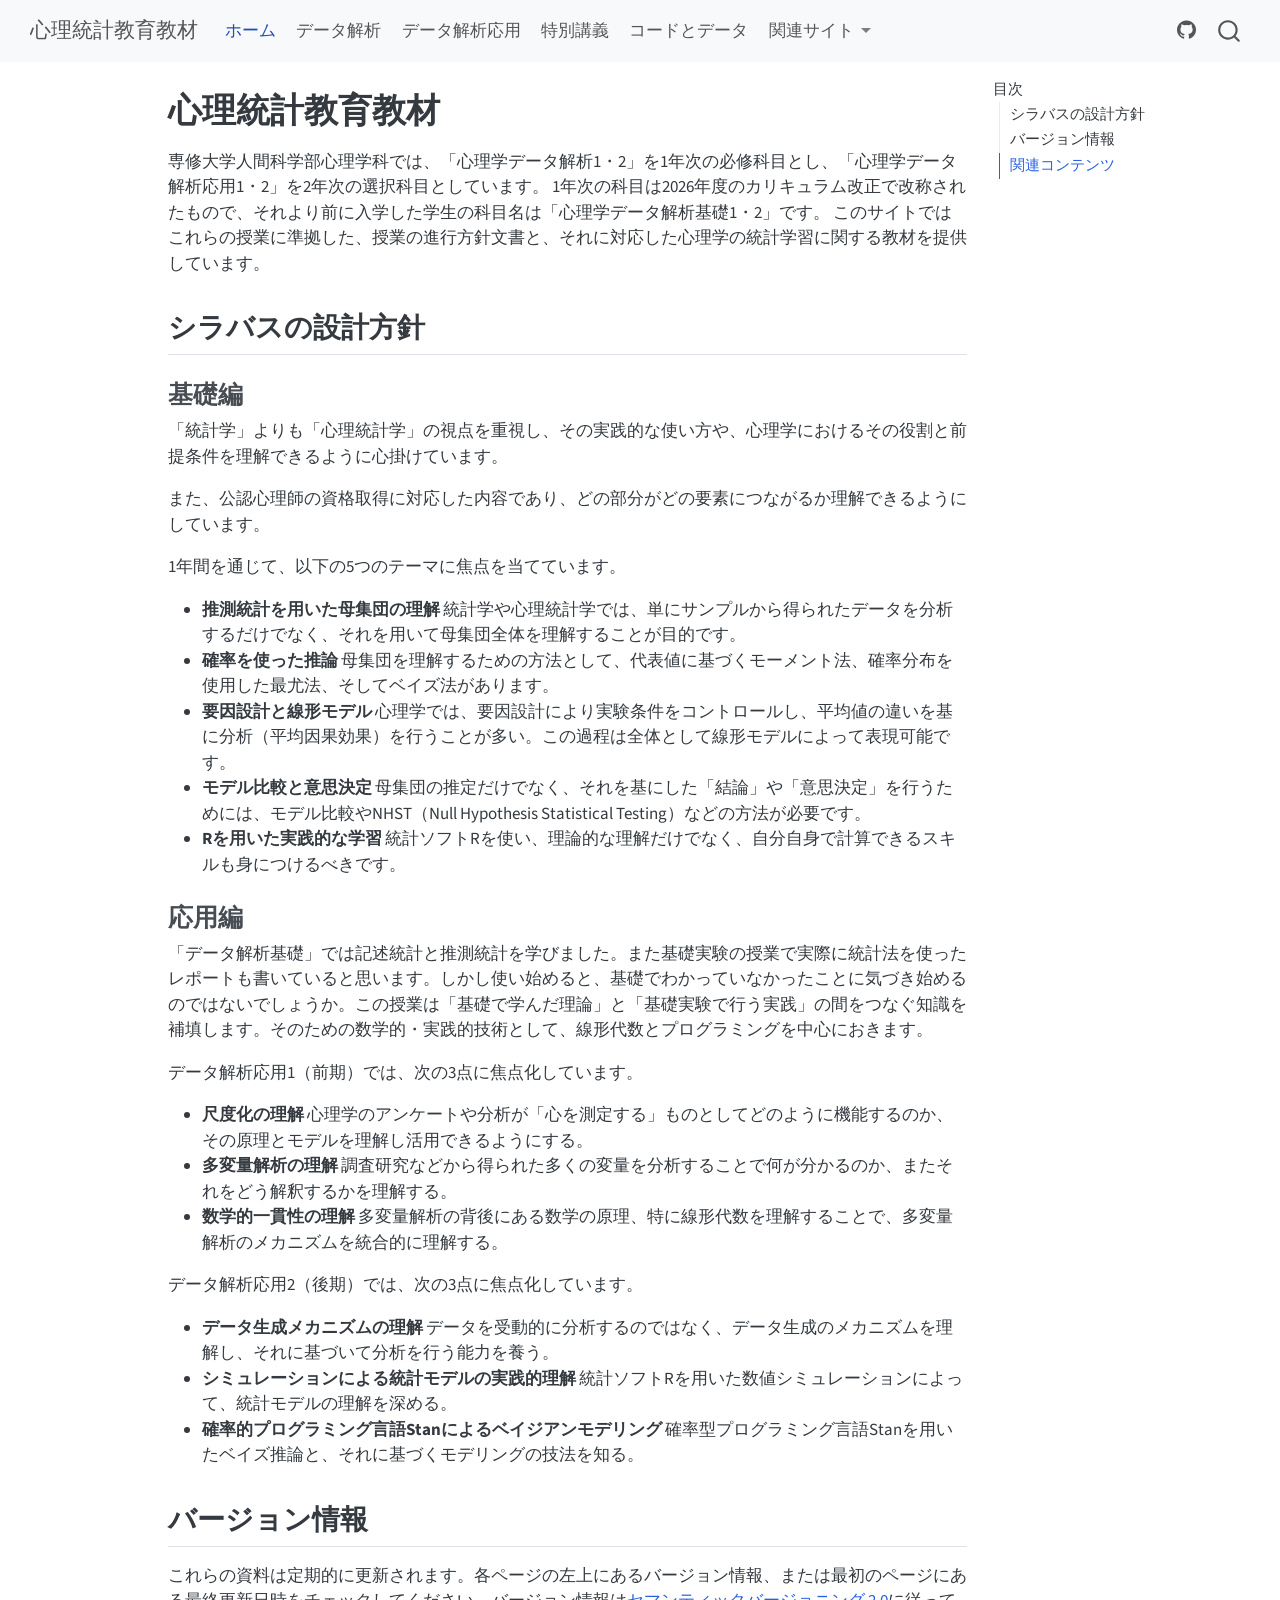
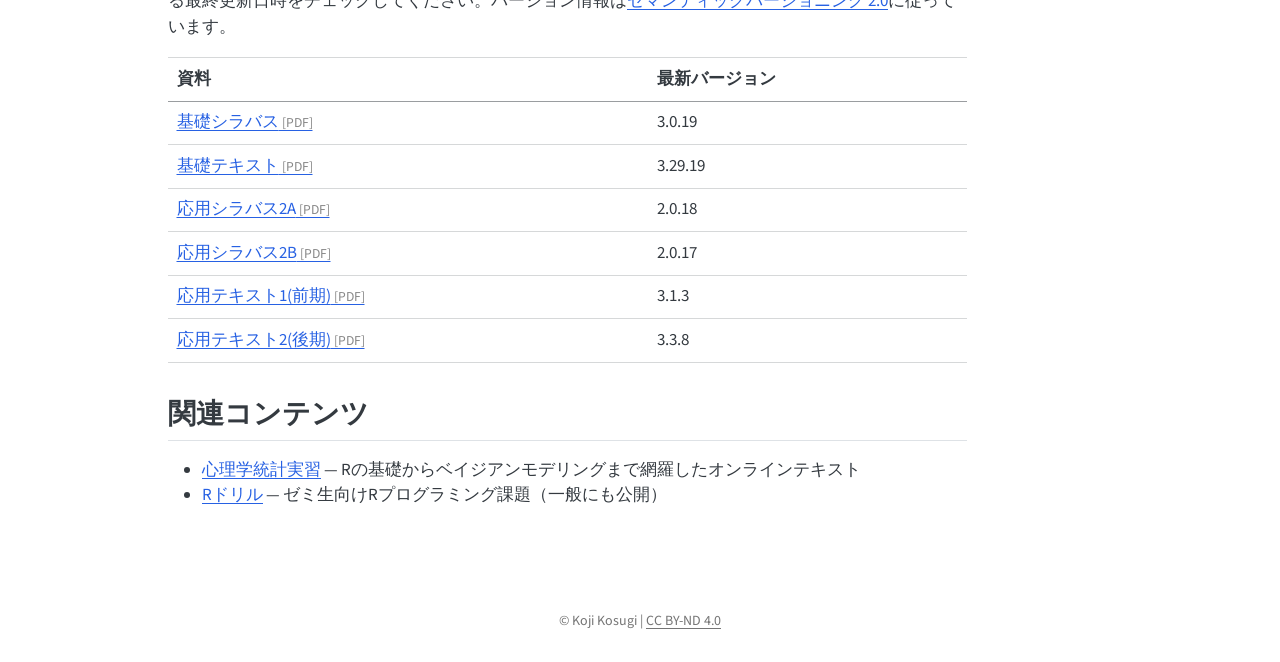
==== commit 6912cfb1: "データ解析基礎のテキストを 3.29.19 に更新(第28章 JASP 0.99.0) Co-Authored-By: Claude Opus 5.5 <noreply@anthropic.com> " ====
--- a/docs/index.html
+++ b/docs/index.html
@@ -240,7 +240,7 @@
 </tr>
 <tr class="even">
 <td><a href="pdfs/BasicBook3.pdf">基礎テキスト</a></td>
-<td>3.29.18</td>
+<td>3.29.19</td>
 </tr>
 <tr class="odd">
 <td><a href="pdfs/syllabus2a.pdf">応用シラバス2A</a></td>
